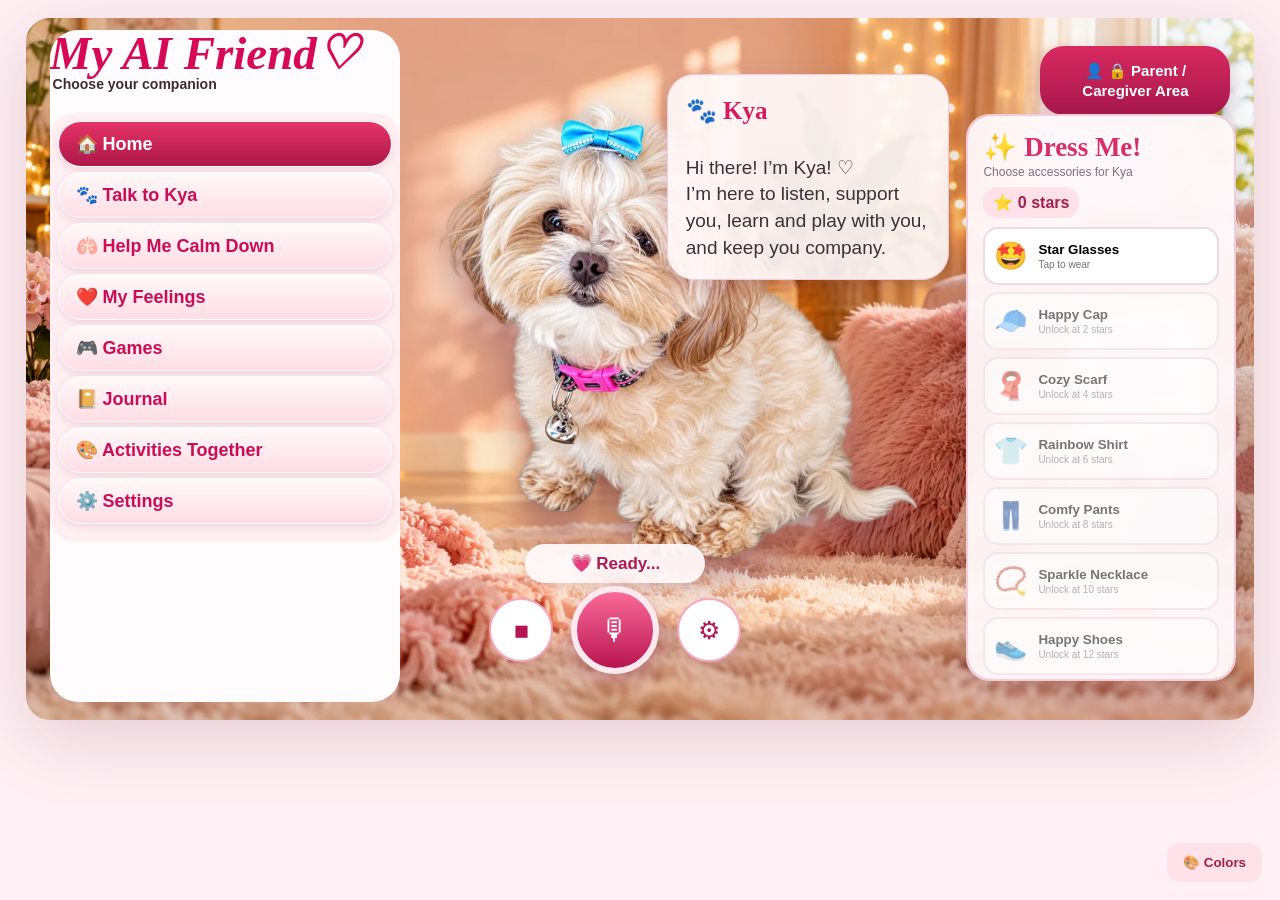
==== index.html @ f57b0ca1 "Save names for the selected companion" ====
<!doctype html>
<html lang="en"><head><meta charset="utf-8"><meta name="viewport" content="width=device-width,initial-scale=1">
<title>My AI Friend — Choose Your Companion</title>
<style>
:root{--pink:#e82f67;--deep:#bd2452;--soft:#ffe5ec;--ink:#3e3034}
*{box-sizing:border-box}body{margin:0;background:#fff4f6;color:var(--ink);font-family:Arial,sans-serif}
.app{max-width:1400px;margin:auto;padding:18px}.main{display:grid;grid-template-columns:280px 1fr;gap:18px}
.sidebar,.stage,.companions{background:white;border-radius:28px;box-shadow:0 10px 28px #84394c1a}.sidebar{padding:18px}
.logo{font-size:54px;font-weight:800;font-style:italic;color:var(--pink)}.logo small{display:block;font-size:14px;color:#222;font-style:normal}
nav{display:grid;gap:9px;margin-top:15px}nav button,.quick button{border:0;border-radius:22px;padding:13px 16px;background:var(--soft);color:var(--deep);font-weight:700;text-align:left;cursor:pointer;font-size:15px}nav button:first-child{background:var(--pink);color:white}
.stage{min-height:520px;position:relative;overflow:hidden;background:linear-gradient(175deg,transparent 0 72%,#d9a78f 72.2%,#edd0b9 100%),radial-gradient(circle at 22% 19%,#fff7e4 0,#ffe3d8 38%,#f9d5dd 100%)}
.room{position:absolute;inset:0;pointer-events:none;overflow:hidden}.room:before{content:"";position:absolute;left:0;right:0;top:70%;height:9px;background:#fff1e7;box-shadow:0 3px 6px #9b6c6c35}.room:after{content:"";position:absolute;left:9%;right:42%;bottom:6%;height:16%;border-radius:50%;background:#ffe5cf;box-shadow:0 8px 0 #c8918b3d,inset 0 0 0 9px #fff2e5a8}
.window{position:absolute;left:7%;top:7%;width:21%;height:32%;border:9px solid #fffaf4;border-radius:65px 65px 12px 12px;background:radial-gradient(circle at 72% 28%,#fff9d0 0 10%,transparent 11%),linear-gradient(#b9d9de,#f6d3ca);box-shadow:0 9px 18px #9b6c6c29,inset 0 0 0 3px #f4d8ce}.window:before{content:"";position:absolute;left:50%;top:0;bottom:0;border-left:5px solid #fffaf4}.window:after{content:"";position:absolute;left:0;right:0;top:56%;border-top:5px solid #fffaf4}
.curtain{position:absolute;left:4%;top:7%;width:27%;height:36%;border-radius:48% 48% 24% 24%;background:linear-gradient(90deg,#d99aae 0 17%,#efbed0 18% 30%,transparent 31% 69%,#efbed0 70% 82%,#d99aae 83%);filter:drop-shadow(0 5px 5px #a36a7d28)}
.room-note{position:absolute;left:4%;bottom:25%;font-size:48px;filter:drop-shadow(0 6px 4px #97676545)}.room-book{position:absolute;right:5%;bottom:24%;font-size:43px;filter:drop-shadow(0 6px 4px #97676545)}.room-stars{position:absolute;left:40%;top:12%;color:#fff8d7;font-size:32px;letter-spacing:25px;text-shadow:0 1px 9px #fff}
.caregiver{position:absolute;right:22px;top:20px;border:0;border-radius:18px;background:var(--deep);color:white;padding:13px 18px;font-weight:700;cursor:pointer}
.bubble{position:absolute;right:5%;top:18%;width:34%;background:#fff;border:1px solid #f3cad5;border-radius:22px;padding:18px;font-size:18px;box-shadow:0 8px 20px #81324717}
.character{position:absolute;left:5%;top:16%;width:52%;height:65%;display:flex;align-items:center;justify-content:center}
.dog{width:100%;display:flex;align-items:center;justify-content:center;font-size:160px;filter:drop-shadow(0 16px 12px #8c425540);transform-origin:50% 85%;animation:breathe 4s ease-in-out infinite}.dog img{display:block;width:100%;max-width:390px;max-height:370px;object-fit:contain}
.stage.listening .dog{animation:listen 1.5s ease-in-out infinite alternate}.stage.talking .dog{animation:talk .4s ease-in-out infinite alternate}
.status{position:absolute;left:31%;bottom:95px;transform:translateX(-50%);background:white;border-radius:24px;padding:9px 22px;font-weight:700;box-shadow:0 5px 14px #82394b20}
.controls{position:absolute;left:31%;bottom:20px;transform:translateX(-50%);display:flex;gap:14px;align-items:center}.controls button{border:0;border-radius:50%;width:52px;height:52px;background:#fff;color:var(--deep);font-size:22px;cursor:pointer;box-shadow:0 5px 14px #82394b20}.controls .mic{width:68px;height:68px;background:var(--pink);color:#fff;font-size:30px;border:5px solid #ffc5d4}
@keyframes breathe{0%,100%{transform:scale(1) translateY(0)}50%{transform:scale(1.02) translateY(-4px)}}@keyframes listen{from{transform:rotate(-2deg)}to{transform:rotate(2deg)}}@keyframes talk{from{transform:translateY(0) rotate(-1deg)}to{transform:translateY(-5px) rotate(1deg)}}
.companions{padding:18px;margin-top:18px}.companions h2{color:var(--pink);margin:0 0 12px}.chars{display:grid;grid-template-columns:repeat(8,1fr);gap:9px}.char{border:2px solid #ffd0dc;background:#fff7f9;border-radius:17px;padding:11px;text-align:center;cursor:pointer}.char.active{border-color:var(--pink);box-shadow:0 0 0 2px #ffb5c8}.emoji{font-size:45px;height:54px;display:flex;align-items:center;justify-content:center}.emoji img{width:54px;height:54px;object-fit:contain}.char b{display:block;color:var(--pink);font-size:17px}.quick{display:grid;grid-template-columns:repeat(6,1fr);gap:8px;margin-top:12px}.quick button{text-align:center}
.overlay{position:fixed;inset:0;background:#3c202a70;display:none;align-items:center;justify-content:center;padding:18px;z-index:20}.overlay.show{display:flex}.modal{position:relative;width:min(720px,96vw);max-height:88vh;overflow:auto;background:#fff;border-radius:26px;padding:24px}.close{position:absolute;right:13px;top:12px;border:0;border-radius:50%;width:38px;height:38px;background:var(--soft);font-size:22px;cursor:pointer}
h2{color:var(--pink)}.grid{display:grid;grid-template-columns:repeat(3,1fr);gap:10px}.card{border:1px solid #efc8d2;background:#fff5f7;border-radius:17px;padding:14px;cursor:pointer}.card b{display:block;color:var(--deep)}.action,.softbtn{border:0;border-radius:15px;padding:11px 15px;font-weight:700;cursor:pointer}.action{background:var(--pink);color:#fff}.softbtn{background:var(--soft);color:#77384a}
textarea,input,select{width:100%;padding:11px;border:1px solid #e7c3cd;border-radius:11px;margin:6px 0;font:inherit}.faces button{font-size:28px;border:0;background:var(--soft);border-radius:13px;padding:8px;margin:3px}.result{background:#fff0f4;border-radius:14px;padding:12px;margin-top:10px}.small{font-size:12px;color:#806c72}
@media(max-width:1100px){.sidebar{position:relative;left:auto;top:auto;width:auto;height:auto;max-height:none;overflow:visible;padding:12px}.main{grid-template-columns:1fr}.stage{min-height:500px}.character{left:3%;width:56%}.bubble{width:42%}.chars{grid-template-columns:repeat(4,1fr)}.quick{grid-template-columns:repeat(2,1fr)}.grid{grid-template-columns:1fr 1fr}}
/* The home screen follows Kya's cozy dashboard reference. */
body{background:#f9e4e8}.app{width:min(96vw,1840px);max-width:1840px;margin:2vh auto;padding:0;background:#fff4f5;overflow:hidden;box-shadow:0 18px 70px #7c395332;border-radius:24px}.main{display:block;position:relative;height:78vh;min-height:680px;max-height:900px}.sidebar{position:absolute;z-index:6;left:24px;top:12px;width:350px;height:calc(78vh - 30px);min-height:650px;padding:0;background:transparent;box-shadow:none;overflow-y:auto;overflow-x:hidden;scrollbar-width:thin}.logo{font-family:cursive;font-size:76px;line-height:1;color:#d70956;text-shadow:0 2px 2px #fff}.logo small{font-family:Arial,sans-serif;font-size:17px;margin-left:120px;white-space:nowrap;color:#402b33}.sidebar nav{margin-top:22px;gap:5px;padding:8px;border-radius:24px;background:#ffe9eeaf;backdrop-filter:blur(7px);padding-bottom:18px}.sidebar nav button{font-size:18px;border:1px solid #fffbfb;background:linear-gradient(#fff9f9,#ffdde5);color:#cb0c56;border-radius:30px;padding:11px 17px;box-shadow:0 3px 8px #9c385527}.sidebar nav button:first-child{background:linear-gradient(#e63369,#ac1749);color:#fff}
.stage{height:100%;min-height:680px;border-radius:0;box-shadow:none;background:radial-gradient(ellipse at 50% 75%,#fff9f6 0,#ffe1e9 30%,transparent 58%),linear-gradient(177deg,transparent 0 76%,#e5a2ae 76.2%,#f9d6db 100%),radial-gradient(circle at 64% 28%,#fff4d6 0,#f8c7ce 47%,#df9fbb 100%)}.room:before{top:76%;height:12px;background:#f9e0d8}.room:after{left:24%;right:17%;bottom:-13%;height:45%;background:radial-gradient(ellipse at center,#fff2f4 0,#f9bfd1 52%,#e68cae 90%);box-shadow:0 -9px 19px #b65c7940,inset 0 0 0 15px #ffdce8;border-radius:50%}.window{left:23%;top:6%;width:26%;height:47%;opacity:.68}.curtain{left:21%;top:5%;width:31%;height:49%;opacity:.55}.room-note{left:22%;bottom:38%;font-size:49px}.room-book{right:5%;bottom:12%;font-size:90px}.room-stars{left:50%;top:8%}.room-sign{position:absolute;right:4%;top:40%;width:136px;padding:14px 8px;text-align:center;border:8px solid #d9ad98;background:#fff1e7;color:#6f5256;box-shadow:0 8px 15px #7a435b45;font-size:19px;font-weight:700;letter-spacing:2px;line-height:1.35;transform:rotate(-2deg)}
.character{left:31%;top:2%;width:43%;height:84%;z-index:2}.dog img{max-width:680px;max-height:620px;width:100%}.bubble{z-index:4;right:10%;top:8%;width:27%;min-width:300px;font-size:19px;line-height:1.4;border-radius:27px;background:#fff8f8ed;box-shadow:0 10px 25px #9a526242}.bubble b{font-family:cursive;font-size:25px;color:#d51b60}.caregiver{z-index:7;top:28px;right:24px;padding:15px 20px;border-radius:24px;max-width:190px;line-height:1.3;font-size:15px;background:linear-gradient(#d72a60,#a8174c);box-shadow:0 7px 18px #8b36574a}.status{z-index:7;left:53%;bottom:137px;background:#fff8f9f2;color:#ad1856;font-size:17px;min-width:180px;text-align:center}.controls{z-index:7;left:53%;bottom:46px;gap:18px}.controls button{width:64px;height:64px;border:2px solid #f4a7be;color:#b51453;font-size:25px}.controls .mic{width:88px;height:88px;background:linear-gradient(#fa6b99,#b8144f);border:6px solid #ffe9ee;box-shadow:0 7px 22px #8d2a5366}.controls button:hover,.char:hover,.quick button:hover,nav button:hover{transform:translateY(-2px)}
.companions{grid-column:3;grid-row:1;margin:0;padding:18px 14px;position:relative;z-index:8;box-shadow:-8px 0 22px #984f6535;background:#fff5f7;border-radius:0;overflow:auto;height:610px}.companions h2{font-family:cursive;font-size:36px;margin:0 0 7px;color:#d6085c}.chars{display:grid;grid-template-columns:1fr 1fr;gap:9px}.char{min-height:150px;border-radius:18px;background:linear-gradient(#fff,#ffe4e9);border:2px solid #f9cbd5;box-shadow:0 5px 14px #b4657830}.char.active{border-color:#e81560}.emoji{height:80px;font-size:57px}.emoji img{width:75px;height:75px}.char b{font-size:19px;color:#d4175b}.char small{display:block;margin-top:4px}.quick{margin-top:11px}.quick button{text-align:center;min-height:67px;background:#ffe3e9;color:#b91553;border:1px solid #f7d6de;border-radius:17px}
@media(max-width:1050px){.app{grid-template-columns:250px minmax(0,1fr) 250px}.main,.stage{height:610px}.sidebar{width:250px}.logo{font-size:57px}.logo small{margin-left:70px}.sidebar nav button{font-size:15px;padding:10px}.character{left:27%;width:46%}.bubble{right:3%;top:17%;width:30%}.caregiver{top:8px;right:8px}.chars{grid-template-columns:repeat(4,1fr)}}
@media(max-width:680px){.app{display:block}.main,.stage{height:690px}.sidebar{left:9px;top:4px;width:100%;padding-right:10px}.logo{font-size:44px}.logo small{display:inline;margin-left:8px;font-size:11px}.sidebar nav{display:flex;overflow-x:auto;margin-top:8px;padding:6px;gap:5px}.sidebar nav button{white-space:nowrap;font-size:13px;padding:8px 10px}.character{left:3%;top:24%;width:75%;height:51%}.dog img{max-height:400px}.bubble{right:3%;top:21%;width:44%;min-width:0;font-size:13px;padding:12px}.bubble b{font-size:17px}.caregiver{top:113px;font-size:11px;max-width:140px;padding:8px}.window{left:5%;top:18%}.curtain{left:3%;top:18%}.room-sign{display:none}.room:after{left:7%;right:7%;height:32%}.status{left:50%;bottom:107px}.controls{left:50%;bottom:22px}.companions{height:auto;padding:13px;border-radius:30px 30px 0 0;box-shadow:0 -8px 22px #984f6535}.companions h2{font-size:27px}.chars{grid-template-columns:repeat(2,1fr)}.quick{grid-template-columns:repeat(2,1fr)}}
/* The separate room photo keeps every control selectable and Kya animated. */
.stage{background:#f5d7da url('assets/cozy-room.webp') center center/cover no-repeat}.room:before,.room:after,.window,.curtain,.room-note,.room-book,.room-stars{display:none}.room-sign{background:#fff8f1e8}
.emoji.sprite,.friend-portrait{background-image:url('assets/friends-cutout.webp?v=20260926');background-repeat:no-repeat;background-size:400% 200%;background-position-y:var(--sprite-y,0%)}.emoji.sprite{width:52.5px;height:70px;margin:0 auto 4px;background-color:transparent;flex:none}.friend-portrait{width:min(100%,360px);height:auto;aspect-ratio:3/4;flex:none;overflow:visible;background-size:400% 200%;background-clip:border-box;clip-path:none}.friend-portrait.audrey{background-image:url('assets/audrey-transparent.svg?v=20260926');background-size:100% 100%;background-position:center;background-repeat:no-repeat}.char:has(.sprite){padding:6px;overflow:hidden}.char:has(.sprite) small{font-size:12px}
.stage[data-background="garden"]{background-image:url('assets/garden.webp')}.stage[data-background="dream"]{background-image:url('assets/dream.webp')}.stage[data-background="custom"]{background-color:#eee4f2}.stage:not([data-background="cozy"]) .room-sign{display:none}
:root[data-theme="ocean"]{--pink:#2183b7;--deep:#155b86;--soft:#e1f3fa}:root[data-theme="forest"]{--pink:#328569;--deep:#206447;--soft:#e2f4e7}:root[data-theme="violet"]{--pink:#895dc0;--deep:#654299;--soft:#f0e8ff}:root[data-theme="sunshine"]{--pink:#cd7130;--deep:#a24c22;--soft:#fff0d8}
:root:not([data-theme="rose"]) .logo,:root:not([data-theme="rose"]) .companions h2,:root:not([data-theme="rose"]) .bubble b,:root:not([data-theme="rose"]) .char b{color:var(--pink)}:root:not([data-theme="rose"]) .sidebar nav button:not(:first-child),:root:not([data-theme="rose"]) .quick button{color:var(--deep);background:var(--soft)}:root:not([data-theme="rose"]) .sidebar nav button:first-child,:root:not([data-theme="rose"]) .caregiver,:root:not([data-theme="rose"]) .controls .mic{background:var(--deep)}:root:not([data-theme="rose"]) .char.active{border-color:var(--pink)}
.background-choices{grid-template-columns:repeat(3,1fr)}.background-choices .card{min-height:125px;text-align:left;background-size:cover;background-position:center;color:#fff;text-shadow:0 1px 5px #311f39;box-shadow:inset 0 0 0 100px #22152650}.background-choices .card[data-bg="cozy"]{background-image:url('assets/cozy-room.webp')}.background-choices .card[data-bg="garden"]{background-image:url('assets/garden.webp')}.background-choices .card[data-bg="dream"]{background-image:url('assets/dream.webp')}.background-choices .card b{color:#fff;font-size:18px}.background-choices .card[aria-pressed="true"]{outline:4px solid var(--pink);outline-offset:2px}.upload-label{display:block;margin-top:18px;font-weight:700;color:var(--deep)}.theme-select{max-width:300px}
.logo{font-size:47px;white-space:nowrap}.logo small{margin-left:3px;font-size:14px}.char[role="button"]:focus-visible{outline:4px solid var(--pink);outline-offset:2px}.stage[data-background="custom"]{background-size:cover;background-position:center}
@media(max-width:680px){.logo{font-size:32px}.logo small{font-size:11px}.background-choices{grid-template-columns:1fr}}
@media(prefers-reduced-motion:reduce){.dog{animation:none!important}}
</style><link rel="stylesheet" href="enhancements.css?v=7"></head><body>
<div class="app"><div class="main">
<aside class="sidebar"><div class="logo">My AI Friend♡<small>Choose your companion</small></div><nav>
<button onclick="closeM()">🏠 Home</button><button onclick="openM('talk')">🐾 Talk to <span class="cn">Kya</span></button><button onclick="openM('calm')">🫁 Help Me Calm Down</button><button onclick="openM('feel')">❤️ My Feelings</button><button onclick="openM('games')">🎮 Games</button><button onclick="openM('journal')">📔 Journal</button><button onclick="openM('learn')">🎨 Activities Together</button><button onclick="openM('settings')">⚙️ Settings</button>
</nav></aside>
<section class="stage" id="stage"><div class="room" aria-hidden="true"><div class="window"></div><div class="curtain"></div><div class="room-stars">✦ ♡ ✧</div><div class="room-note">🪴</div><div class="room-book">🧸</div><div class="room-sign">GOOD<br>THINGS<br>HAPPEN<br>HERE ♡</div></div><button class="caregiver" onclick="openM('parent')">👤 🔒 Parent / Caregiver Area</button><div class="character"><div class="dog" id="avatar"><div class="friend-portrait kya" style="background-position:33.333% 0%" role="img" aria-label="Kya"></div></div></div><div class="bubble"><b>🐾 <span class="cn">Kya</span></b><br><br>Hi there! I’m <span class="cn">Kya</span>! ♡<br>I’m here to listen, support you, learn and play with you, and keep you company.</div><div class="status" id="status">💗 Ready...</div><div class="controls"><button aria-label="Stop speaking" title="Stop" onclick="stopVoice()">■</button><button class="mic" aria-label="Talk to Kya" title="Talk to Kya" onclick="listenDemo()">🎙</button><button aria-label="Voice settings" title="Voice settings" onclick="openM('voice')">⚙</button></div></section>
</div>
<div class="overlay" id="overlay" onclick="if(event.target===this)closeM()"><div class="modal"><button class="close" onclick="closeM()">×</button><div id="content"></div></div></div>
<script>
let companion="Kya",emo="",skills=JSON.parse(localStorage.skills||"[]"),feelings=JSON.parse(localStorage.feelings||"[]"),voices=[],chatHistory=[];
const screens={
talk:`<h2>💬 Talk to <span class=cn></span></h2><p>Want to talk without using your microphone? Type a message below and your companion will answer.</p><textarea id="textChatInput" rows="4" placeholder="Type what you want to say..."></textarea><div style="display:flex;gap:8px;flex-wrap:wrap"><button class=action onclick="sendTextChat()">💬 Send Message</button><button class=softbtn onclick="speak('I am right here with you. What would you like to talk about?')">🔊 Talk Back</button></div><p id="textChatStatus" class=small></p><div id="textChatReply"></div>`,
calm:`<h2>🫁 Help Me Calm Down</h2><div class=grid><button class=card onclick="calm('Take a slow breath in... and slowly breathe out.')"><b>🌬️ Breathe With Me</b></button><button class=card onclick="calm('Name five things you see, four you can feel, three you hear, two you smell, and one thing that helps you feel cared for.')"><b>🌿 5-4-3-2-1</b></button><button class=card onclick="calm('You do not have to explain anything. I can sit quietly with you.')"><b>🐾 Quiet Time</b></button></div><div id=out></div>`,
feel:`<h2>❤️ My Feelings</h2><div class=faces><button onclick="emo='Happy'">😊</button><button onclick="emo='Okay'">😐</button><button onclick="emo='Sad'">😢</button><button onclick="emo='Angry'">😡</button><button onclick="emo='Worried'">😟</button></div><select id=level><option>1 - A little</option><option>2</option><option>3 - Medium</option><option>4</option><option>5 - Very big</option></select><textarea id=what placeholder="What happened?"></textarea><textarea id=help placeholder="What helped or might help?"></textarea><button class=action onclick=saveFeel()>Save Check-In</button><p id=msg></p>`,
games:`<h2>🎮 Educational Games</h2><div class=grid><button class=card onclick="quiz('reading')"><b>🔤 Word Adventure</b>Reading & phonics</button><button class=card onclick="quiz('math')"><b>➕ Number Quest</b>Math</button><button class=card onclick="quiz('memory')"><b>🧠 Memory Challenge</b>Memory & focus</button><button class=card onclick="quiz('sequence')"><b>🔢 Sequencing</b>Order</button><button class=card onclick="quiz('pattern')"><b>🧩 Pattern Detective</b>Patterns</button><button class=card onclick="quiz('spelling')"><b>✏️ Spelling</b>Words</button></div><div id=quizOut></div>`,
journal:`<h2>📔 Journal</h2><textarea id=jtext placeholder="Write what's on your mind..."></textarea><button class=action onclick=saveJournal()>Save Privately</button><p id=jmsg></p>`,
learn:`<h2>🎨 Activities & Learning</h2><div class=grid><button class=card onclick="quiz('reading')"><b>📖 Read With Me</b></button><button class=card onclick=homework()><b>✏️ Homework Helper</b></button><button class=card onclick="quiz('memory')"><b>🧠 Memory & Focus</b></button><button class=card onclick=showStrengths()><b>⭐ My Strengths</b></button><button class=card onclick="openM('calm')"><b>🌬️ Calm Activity</b></button><button class=card onclick="openM('games')"><b>🎮 Learning Games</b></button></div><div id=learnOut></div>`,
settings:`<h2>⚙️ Settings</h2><h3 style="color:var(--pink)">✨ Choose Your 3D Companion</h3><p class=small>Choose a companion. You can dress them and unlock accessories as you complete games and activities.</p><div class="chars settings-chars">
<div class="char active" onclick="pick(this,'Kya','🐶')"><div class="emoji">🐶</div><b>Kya</b><small>Support Dog</small></div>
<div class="char" onclick="pick(this,'Luna','🐱')"><div class="emoji">🐱</div><b>Luna</b><small>Gentle Cat</small></div>
<div class="char" onclick="pick(this,'Nova','🦄')"><div class="emoji">🦄</div><b>Nova</b><small>Dreamy Unicorn</small></div>
<div class="char" onclick="pick(this,'Ziggy','🐲')"><div class="emoji">🐲</div><b>Ziggy</b><small>Friendly Dragon</small></div>
</div><div class=quick><button onclick="openM('name')">✏️ Name Companion</button><button onclick="openM('style')">🎨 Colors</button><button onclick="openM('background')">🖼️ Background</button><button onclick="openM('voice')">🎙️ Voice</button><button onclick="openM('personality')">😊 Personality</button><button onclick="openAccessories()">✨ Accessories</button></div>`,name:`<h2>✏️ Name Your Companion</h2><input id=nval placeholder="Companion name"><button class=action onclick=rename()>Save</button>`,
style:`<h2>🎨 Pick Your Colors</h2><p>Choose a color theme. It changes the page background, room, cards, buttons and accents together.</p><select class=theme-select id=themeChoice onchange="setTheme(this.value)"><option value=rose>🌸 Rose Pink</option><option value=ocean>🌊 Ocean Blue</option><option value=forest>🌿 Forest Green</option><option value=violet>💜 Space Purple</option><option value=sunshine>☀️ Sunshine Orange</option></select><p class=small>Choose a new color anytime.</p>`,
voice:`<h2>🎙️ Choose Voice</h2><select id=vsel></select><label>Speaking speed</label><input id=rate type=range min=.7 max=1.25 step=.05 value=.95><button class=softbtn onclick=preview()>▶ Preview</button>`,
personality:`<h2>😊 Personality</h2><select><option>Calm & gentle</option><option>Silly & fun</option><option>Encouraging</option><option>Playful</option><option>Cool & friendly</option><option>Adventurous</option></select>`,
background:`<h2>🖼️ Pick a Background</h2><p>Where should your companion hang out?</p><div class="grid background-choices"><button class=card data-bg=cozy onclick="setBackground('cozy')"><b>🛋️ Cozy Room</b></button><button class=card data-bg=garden onclick="setBackground('garden')"><b>🌳 Garden Adventure</b></button><button class=card data-bg=dream onclick="setBackground('dream')"><b>🌙 Dream Sky</b></button></div><label class=upload-label for=backgroundFile>📷 Upload your own picture</label><input id=backgroundFile type=file accept="image/png,image/jpeg,image/webp" onchange="uploadBackground(this.files[0])"><p class=small>Your picture stays in this browser on this device. Choose a JPG, PNG, or WebP under 6 MB.</p><p id=backgroundMessage role=status></p>`,
strengths:`<h2>⭐ My Strengths</h2><div id=strengthOut></div>`,
parent:`<h2>🔒 Parent / Caregiver Area</h2><button class=action onclick=report()>Create Weekly Report</button><div id=reportOut></div><p class=small>Reports show observable practice patterns only and are not diagnoses. Journal text is excluded by default.</p>`
};
function openM(k){content.innerHTML=screens[k];overlay.classList.add("show");refresh();if(k==="voice")loadVoices();if(k==="strengths")showStrengths();if(k==="parent")report();if(k==="background")refreshBackgroundChoices();if(k==="style")themeChoice.value=document.body.className.match(/theme-([a-z]+)/)?.[1]||document.documentElement.dataset.theme||"rose"}function closeM(){overlay.classList.remove("show")}restoreBackground();function refresh(){document.querySelectorAll(".cn").forEach(x=>x.textContent=companion);document.querySelector(".controls .mic").setAttribute("aria-label","Talk to "+companion);document.querySelector(".controls .mic").title="Talk to "+companion}
function pick(el,n,e){const allowed=["Kya","Luna","Nova","Ziggy"];if(!allowed.includes(n))return;document.querySelectorAll(".char").forEach(x=>x.classList.remove("active"));el.classList.add("active");companion=n;refresh();if(typeof render3DCompanion==="function")render3DCompanion(n);speak("Hi! I'm "+n+". I'm happy to be your companion.")}
function rename(){let n=nval.value.trim();if(n){if(typeof window.renameSelectedCompanion==='function')window.renameSelectedCompanion(n);else{companion=n;refresh()}closeM()}}
function setTheme(theme){if(!["rose","ocean","forest","violet","sunshine"].includes(theme))return;document.documentElement.dataset.theme=theme;localStorage.companionTheme=theme}
let customBackgroundUrl;
function refreshBackgroundChoices(){document.querySelectorAll(".background-choices [data-bg]").forEach(b=>b.setAttribute("aria-pressed",String(b.dataset.bg===stage.dataset.background)))}
function setBackground(choice){if(!["cozy","garden","dream"].includes(choice))return;if(customBackgroundUrl){URL.revokeObjectURL(customBackgroundUrl);customBackgroundUrl=undefined}const images={cozy:"assets/cozy-room.webp",garden:"assets/garden.webp",dream:"assets/dream.webp"};stage.style.backgroundImage='url("'+images[choice]+'")';stage.style.backgroundSize="cover";stage.style.backgroundPosition="center";stage.style.backgroundRepeat="no-repeat";stage.dataset.background=choice;localStorage.companionBackground=choice;refreshBackgroundChoices()}
function backgroundStore(){return new Promise((resolve,reject)=>{if(!window.indexedDB)return reject(new Error("Storage unavailable"));const req=indexedDB.open("my-ai-friend",1);req.onupgradeneeded=()=>req.result.createObjectStore("pictures");req.onsuccess=()=>resolve(req.result);req.onerror=()=>reject(req.error)})}
async function saveBackgroundFile(file){const db=await backgroundStore();return new Promise((resolve,reject)=>{const tx=db.transaction("pictures","readwrite");tx.objectStore("pictures").put(file,"background");tx.oncomplete=()=>{db.close();resolve()};tx.onerror=()=>{db.close();reject(tx.error)}})}
async function loadBackgroundFile(){const db=await backgroundStore();return new Promise((resolve,reject)=>{const tx=db.transaction("pictures","readonly");const req=tx.objectStore("pictures").get("background");req.onsuccess=()=>{db.close();resolve(req.result)};req.onerror=()=>{db.close();reject(req.error)}})}
function displayCustomBackground(file){if(customBackgroundUrl)URL.revokeObjectURL(customBackgroundUrl);customBackgroundUrl=URL.createObjectURL(file);stage.style.backgroundImage='url("'+customBackgroundUrl+'")';stage.dataset.background="custom";localStorage.companionBackground="custom";refreshBackgroundChoices()}
async function uploadBackground(file){if(!file)return;const message=document.getElementById("backgroundMessage");if(!["image/png","image/jpeg","image/webp"].includes(file.type)||file.size>6*1024*1024){message.textContent="Choose a JPG, PNG, or WebP smaller than 6 MB.";return}displayCustomBackground(file);try{await saveBackgroundFile(file);message.textContent="Your picture is saved on this device."}catch(e){message.textContent="Your picture is showing for this visit, but this browser could not save it."}}
async function restoreBackground(){const choice=localStorage.companionBackground||"cozy";if(choice==="custom"){try{const file=await loadBackgroundFile();if(file){displayCustomBackground(file);return}}catch(e){}setBackground("cozy")}else setBackground(choice)}
function loadVoices(){voices=speechSynthesis.getVoices();if(window.vsel)vsel.innerHTML=voices.map((v,i)=>`<option value=${i}>${v.name} — ${v.lang}</option>`).join("")}if("speechSynthesis"in window)speechSynthesis.onvoiceschanged=loadVoices;
function speak(t){
  if(!("speechSynthesis"in window))return;
  stage.classList.add("talking");status.textContent="💗 Talking...";
  const profiles={
    Kya:{rate:.92,pitch:1.12,keys:["Samantha","Ava","Google US English"]},
    Luna:{rate:.88,pitch:1.18,keys:["Samantha","Google US English"]},
    Audrey:{rate:1.02,pitch:1.16,keys:["Ava","Samantha","Google US English"]},
    Ethan:{rate:.94,pitch:.92,keys:["Alex","Daniel","Google US English"]},
    Nova:{rate:.86,pitch:1.28,keys:["Samantha","Ava","Google US English"]},
    Remi:{rate:1.08,pitch:1.08,keys:["Ava","Samantha","Google US English"]},
    Ziggy:{rate:.98,pitch:1.03,keys:["Alex","Google US English"]},
    Poppy:{rate:.84,pitch:1.22,keys:["Samantha","Ava","Google US English"]}
  };
  const profile=profiles[companion]||profiles.Kya;
  let u=new SpeechSynthesisUtterance(t);
  const chosen=voices.find(v=>profile.keys.some(k=>v.name.toLowerCase().includes(k.toLowerCase())));
  if(window.vsel&&voices[+vsel.value])u.voice=voices[+vsel.value];else if(chosen)u.voice=chosen;
  u.rate=window.rate?+rate.value*profile.rate:profile.rate;
  u.pitch=profile.pitch;
  u.volume=.98;
  u.onend=()=>{stage.classList.remove("talking");status.textContent="💗 Ready..."};
  speechSynthesis.cancel();speechSynthesis.speak(u)
}
let recognition=null;
function stopVoice(){if(recognition){try{recognition.stop()}catch(e){}recognition=null}if("speechSynthesis"in window)speechSynthesis.cancel();stage.classList.remove("talking","listening");status.textContent="💗 Ready..."}
function companionReply(text){
  const t=text.toLowerCase().replace(/[.!?,]/g,"").trim();
  const replies=[
    "I hear you. Thanks for talking with me. I'm right here with you.",
    "Thanks for sharing that with me. We can talk about it together.",
    "I'm listening. You can tell me what happened, or we can do something fun together.",
    "I'm here with you. Let's take this one step at a time."
  ];
  if(/^(hi|hello|hey|good morning|good afternoon|good evening)\\b/.test(t))
    return "Hi! I'm so happy you're here. What are you in the mood to talk about?";
  if(/(sad|upset|cry|crying|lonely|hurt|bad day|feel terrible|feeling bad)/.test(t))
    return "I'm sorry you're having a hard moment. You don't have to fix everything right now. I'm here with you. We can talk, breathe, or find something that helps you feel a little better.";
  if(/(angry|mad|frustrat|annoy|hate|furious)/.test(t))
    return "That sounds really frustrating. It's okay to have big feelings. Let's take one slow breath, and then you can tell me what happened.";
  if(/(worried|worry|nervous|scared|afraid|anxious|stress|stressed)/.test(t))
    return "It sounds like you're feeling worried. You are not alone right now. Let's slow things down together and focus on one small thing you can handle.";
  if(/(happy|excited|great|awesome|wonderful|fun|good day|feeling good)/.test(t))
    return "Yay! I love hearing that. Tell me what happened that made you feel so good.";
  if(/(school|homework|math|reading|spell|spelling|science|project|assignment)/.test(t))
    return "Absolutely! I can help you work through that. Tell me the question or problem you're working on, and we'll take it one step at a time.";
  if(/(thank you|thanks|thx)/.test(t))
    return "You're welcome! I'm always happy to spend time with you.";
  if(/(who are you|what are you|your name)/.test(t))
    return "I'm "+companion+", your friendly companion. I can listen, talk, play learning games, read stories, and help you calm down.";
  if(/(i love you|love you)/.test(t))
    return "Aww, that's very sweet. I'm happy to be your friendly companion.";
  if(/(i like|my favorite|i love)/.test(t))
    return "That sounds fun! I like learning about the things that matter to you. Tell me more.";
  if(/(can you help|help me|i need help)/.test(t))
    return "Yes, I can help you think through it. Tell me what's going on, and we'll figure out a small next step together.";
  if(/(play|game|games)/.test(t))
    return "Let's play! Open Games and choose a learning game, or tell me what kind of game you want.";
  if(/(calm|breathe|breathing|relax)/.test(t))
    return "Let's have a calm moment together. Breathe in slowly, and then breathe out even more slowly. You can do that with me.";
  if(/(what can you do|what do you do)/.test(t))
    return "I can listen and talk with you, help with feelings, practice schoolwork, play learning games, read stories, and guide calming activities.";
  if(/(bye|goodbye|see you)/.test(t))
    return "Bye for now! I'll be right here when you want some company.";
  return replies[Math.floor(Math.random()*replies.length)];
}
async function sendTextChat(){
  const input=document.getElementById("textChatInput");
  const statusEl=document.getElementById("textChatStatus");
  const replyEl=document.getElementById("textChatReply");
  const message=String(input?.value||"").trim();
  if(!message)return;
  if(statusEl)statusEl.textContent="🤖 Thinking...";
  if(input)input.value="";
  try{
    await askKyaAI(message);
    const bubble=document.querySelector(".bubble");
    if(replyEl&&bubble)replyEl.innerHTML="<div class=result>"+bubble.innerHTML+"</div>";
    if(statusEl)statusEl.textContent="💗 Ready";
  }catch(e){
    if(statusEl)statusEl.textContent="💗 Ready";
  }
}
async function askKyaAI(heard){
  const message=String(heard||"").trim();
  if(!message)return;
  chatHistory.push({role:"user",content:message});
  chatHistory=chatHistory.slice(-12);
  try{
    const response=await fetch("/api/chat",{
      method:"POST",
      headers:{"Content-Type":"application/json"},
      body:JSON.stringify({companion,messages:chatHistory})
    });
    const data=await response.json().catch(()=>({}));
    if(!response.ok||!data.reply)throw new Error(data.error||"AI unavailable");
    const reply=String(data.reply).trim();
    chatHistory.push({role:"assistant",content:reply});
    chatHistory=chatHistory.slice(-12);
    const bubble=document.querySelector(".bubble");
    if(bubble)bubble.innerHTML="<b>🐾 "+companion+"</b><br><br>"+reply;
    speak(reply);
  }catch(error){
    console.error("Kya AI request failed",error);
    const reply=companionReply(message);
    const bubble=document.querySelector(".bubble");
    if(bubble)bubble.innerHTML="<b>🐾 "+companion+"</b><br><br>"+reply;
    speak(reply+" I can use my full AI conversation when the AI connection is turned on.");
  }
}
function listenDemo(){
  stopVoice();
  const SR=window.SpeechRecognition||window.webkitSpeechRecognition;
  if(!SR){
    status.textContent="💗 Voice not available";
    speak("I can talk out loud, but speech recognition is not available in this browser. Please try Chrome or Edge.");
    return;
  }
  recognition=new SR();
  recognition.lang="en-US";
  recognition.interimResults=false;
  recognition.continuous=false;
  recognition.maxAlternatives=1;
  recognition.onstart=()=>{stage.classList.add("listening");status.textContent="🎵 Listening...";};
  recognition.onresult=(event)=>{
    const heard=event.results[0][0].transcript.trim();
    stage.classList.remove("listening");
    status.textContent="🤖 Thinking...";
    askKyaAI(heard);
  };
  recognition.onerror=(event)=>{
    stage.classList.remove("listening");
    recognition=null;
    if(event.error==="not-allowed"||event.error==="service-not-allowed"){
      status.textContent="🎙️ Microphone permission needed";
      speak("Please allow microphone access so I can hear you.");
    }else if(event.error==="no-speech"){
      status.textContent="💗 I didn't hear you";
      speak("I didn't hear anything yet. Press the microphone and try again.");
    }else{
      status.textContent="💗 Voice error";
      speak("I had trouble hearing you. Please try the microphone again.");
    }
  };
  recognition.onend=()=>{
    stage.classList.remove("listening");
    if(status.textContent==="🎵 Listening...")status.textContent="💗 Ready...";
  };
  try{recognition.start()}catch(e){
    recognition=null;
    stage.classList.remove("listening");
    status.textContent="💗 Ready...";
  }
}
function preview(){speak("Hi! I'm "+companion+". We can talk, learn, play, or calm down together.")}
function calm(t){out.innerHTML=`<div class=result>${t}</div>`;speak(t)}function saveFeel(){if(!emo){msg.textContent="Choose a feeling first.";return}feelings.push({date:new Date().toISOString(),emotion:emo,level:level.value,what:what.value,help:help.value});localStorage.feelings=JSON.stringify(feelings);msg.textContent="Saved 💗"}function saveJournal(){let j=JSON.parse(localStorage.journals||"[]");j.push({date:new Date().toISOString(),text:jtext.value});localStorage.journals=JSON.stringify(j);jmsg.textContent="Saved privately on this device."}
const Q={
reading:[
 ["Which word starts like sun?",["Sock","Moon"],0],
 ["Which word rhymes with cat?",["Hat","Dog"],0],
 ["Which word starts with B?",["Ball","Sun"],0],
 ["Which word is an animal?",["Tiger","Table"],0],
 ["Which word rhymes with light?",["Night","Tree"],0]
],
math:[
 ["4 apples plus 3 more equals?",["7","6"],0],
 ["What is 5 + 5?",["10","8"],0],
 ["What is 9 - 4?",["5","6"],0],
 ["What comes after 19?",["20","18"],0],
 ["Which is greater?",["8","3"],0]
],
memory:[
 ["Remember: red, dog, 4. Which was the animal?",["Dog","Red"],0],
 ["Remember: star, moon, sun. Which was second?",["Moon","Star"],0],
 ["Remember: 3, 8, 5. Which was last?",["5","3"],0],
 ["Remember: cat, tree, bird. Which was first?",["Cat","Bird"],0]
],
sequence:[
 ["First, second, ...?",["Third","Fifth"],0],
 ["What comes next: 2, 4, 6...?",["8","9"],0],
 ["What comes next: A, B, A, B...?",["A","C"],0],
 ["What comes next: 5, 10, 15...?",["20","18"],0]
],
pattern:[
 ["⭐ 🌙 ⭐ 🌙 ...?",["⭐","🌙"],0],
 ["🔴 🔵 🔴 🔵 ...?",["🔴","🟢"],0],
 ["🐶 🐱 🐶 🐱 ...?",["🐶","🐰"],0],
 ["1, 3, 1, 3...?",["1","2"],0]
],
spelling:[
 ["Which is correct?",["Friend","Freind"],0],
 ["Which spells the animal correctly?",["Horse","Hores"],0],
 ["Which spells the feeling correctly?",["Happy","Hapy"],0],
 ["Which spells the color correctly?",["Blue","Blu"],0]
]};
const quizPos={};
function quiz(k){quizPos[k]=0;showQuizQuestion(k)}
function showQuizQuestion(k){const list=Q[k],q=list[quizPos[k]%list.length],h=window.quizOut||window.learnOut;h.innerHTML=`<div class=result><h3>${q[0]}</h3>${q[1].map((a,i)=>`<button class=softbtn onclick="ans('${k}',${i},${q[2]})">${a}</button>`).join(" ")}<p id=qmsg></p><button id=nextQuestion class=action hidden style="display:none;margin-top:12px" onclick="nextQuizQuestion('${k}')">➡️ Next Question</button></div>`}
function ans(k,i,ok){let correct=i===ok;if(correct)window.addAccessoryPoint?.();skills.push({date:new Date().toISOString(),skill:k,correct});localStorage.skills=JSON.stringify(skills);document.querySelectorAll('#quizOut .softbtn,#learnOut .softbtn').forEach(x=>x.disabled=true);const msg=document.getElementById('qmsg');if(msg)msg.innerHTML=correct?"Great work! ⭐":"Nice try. The answer is "+Q[k][quizPos[k]%Q[k].length][1][ok]+".";const next=document.getElementById('nextQuestion');if(next){next.hidden=false;next.style.display='inline-block';next.disabled=false;next.focus()}}
function nextQuizQuestion(k){quizPos[k]=(quizPos[k]+1)%Q[k].length;showQuizQuestion(k)}
const homeworkProblems=[
["🔢 What is 7 + 5?",["10","11","12","13"],"12","Count on from 7: 8, 9, 10, 11, 12."],
["🔢 What is 15 - 6?",["7","8","9","10"],"9","Take 6 away from 15."],
["🔤 Which word rhymes with cat?",["dog","hat","sun","fish"],"hat","Think of a word that sounds like cat."],
["🔤 Which word starts with B?",["ball","cat","fish","sun"],"ball","Listen to the first sound: /B/."],
["📖 Mia watered a seed every day. What was she growing?",["A flower","A shoe","A boat","A kite"],"A flower","A seed can grow into a plant or flower."],
["🔢 What number comes after 29?",["28","30","31","39"],"30","Think about the counting sequence."],
["🧠 Which one is an animal?",["Tiger","Table","Pencil","Window"],"Tiger","An animal is a living creature."],
["✏️ Which spelling is correct?",["Friend","Freind","Frend","Freiend"],"Friend","Think: friend has 'ie' after the r."],
["🔬 What do plants need to grow?",["Sunlight and water","Shoes","Pencils","Nothing"],"Sunlight and water","Plants need light and water to grow."],
["💗 What can you do when a problem feels too hard?",["Ask for help","Give up forever","Throw things","Hide the problem"],"Ask for help","Asking a trusted person for help is a good first step."]
];
let homeworkPos=0;
function homework(){homeworkPos=0;showHomeworkProblem()}
function showHomeworkProblem(){const p=homeworkProblems[homeworkPos%homeworkProblems.length];learnOut.innerHTML=`<div class=result><h3>${p[0]}</h3><p class=small>Try it yourself, then choose your answer.</p><div class=grid>${p[1].map(a=>`<button class=softbtn onclick="checkHomework('${encodeURIComponent(a)}','${encodeURIComponent(p[2])}')">${a}</button>`).join("")}</div><p id=homeworkMsg></p><div style="margin-top:12px"><button id=homeworkNext class=action hidden onclick="nextHomework()">➡️ Next Problem</button></div><p class=small>💡 Hint: 1. What is the question asking? 2. What information do you have? 3. What is one small first step?</p></div>`}
function checkHomework(encoded,correctEncoded){const answer=decodeURIComponent(encoded),correct=decodeURIComponent(correctEncoded),p=homeworkProblems[homeworkPos%homeworkProblems.length];document.querySelectorAll('#learnOut .softbtn').forEach(b=>b.disabled=true);const msg=document.getElementById('homeworkMsg');if(answer===correct){window.addAccessoryPoint?.();msg.innerHTML="🌟 Great work! You solved it!";}else{msg.innerHTML="💛 Nice try. The answer is <b>"+correct+"</b>.<br><span class=small>"+p[3]+"</span>"}const next=document.getElementById('homeworkNext');if(next){next.hidden=false;next.style.display='inline-block'}}
function nextHomework(){homeworkPos=(homeworkPos+1)%homeworkProblems.length;showHomeworkProblem()}function showStrengths(){let g={};skills.filter(x=>x.correct).forEach(x=>g[x.skill]=(g[x.skill]||0)+1);let h=window.strengthOut||window.learnOut;if(h)h.innerHTML=Object.keys(g).length?Object.entries(g).map(x=>`<div class=result>⭐ <b>${x[0]}</b>: ${x[1]} successful practice moment(s)</div>`).join(""):"Complete activities and strengths will appear here."}
function report(){if(!window.reportOut)return;let cut=Date.now()-7*86400000,s=skills.filter(x=>new Date(x.date).getTime()>=cut),f=feelings.filter(x=>new Date(x.date).getTime()>=cut);reportOut.innerHTML=`<div class=result><b>This week:</b><br>${s.length} learning practice activities<br>${f.length} feelings check-ins</div>`}
document.querySelectorAll(".char").forEach(card=>{card.setAttribute("role","button");card.tabIndex=0;card.addEventListener("keydown",event=>{if(event.key==="Enter"||event.key===" "){event.preventDefault();card.click()}})});setTheme(localStorage.companionTheme||"rose");restoreBackground();refresh();
</script><script src="enhancements.js?v=8"></script></body></html>
<style>body.theme-rose{--pink:#e82f67;--deep:#bd2452;--soft:#ffe5ec;--page:#fff1f5;--room:#f9d5dd}body.theme-ocean{--pink:#2384b8;--deep:#155c83;--soft:#d9f1fb;--page:#edf9ff;--room:#cfeaf5}body.theme-forest{--pink:#43875c;--deep:#28613d;--soft:#dcf1df;--page:#effaf1;--room:#d7ebd9}body.theme-violet{--pink:#8a64c7;--deep:#5d3e96;--soft:#ebe1ff;--page:#f6f1ff;--room:#e6dbf7}body.theme-sunshine{--pink:#dc8b25;--deep:#9c5e0f;--soft:#ffedbc;--page:#fff9e9;--room:#f7e8b8}body{background:var(--page)!important}.app{background:var(--page)}.sidebar,.companions,.modal{background:color-mix(in srgb,#fff 88%,var(--soft))}.room-note,.room-book{filter:drop-shadow(0 6px 4px color-mix(in srgb,var(--deep) 28%,transparent))}.settings-chars{grid-template-columns:repeat(3,1fr);gap:8px;max-height:430px;overflow:auto;padding:4px}.settings-chars .char{min-height:135px}.settings-chars .emoji{height:70px}.settings-chars .emoji.sprite{width:52.5px;height:70px;background-size:400% 200%}.settings-chars .char b{font-size:15px}.settings-chars .char small{font-size:11px}@media(max-width:680px){.app{width:100vw;margin:0;border-radius:0}.main{height:auto;min-height:0}.stage{height:690px;min-height:690px}.settings-chars{grid-template-columns:repeat(2,1fr)}}</style>
---- enhancements.css ----
/* Kya 2026 enhancement layer */
:root{--enh-accent:#d72d68;--enh-deep:#9f1f4d;--enh-bg:#fff1f5;--enh-wash:#ffe1e9}
body.theme-ocean{--enh-accent:#2384b8;--enh-deep:#155c83;--enh-bg:#edf9ff;--enh-wash:#d9f1fb}
body.theme-forest{--enh-accent:#43875c;--enh-deep:#28613d;--enh-bg:#effaf1;--enh-wash:#dcf1df}
body.theme-violet{--enh-accent:#8a64c7;--enh-deep:#5d3e96;--enh-bg:#f6f1ff;--enh-wash:#ebe1ff}
body.theme-sunshine{--enh-accent:#dc8b25;--enh-deep:#9c5e0f;--enh-bg:#fff9e9;--enh-wash:#ffedbc}
body{background:var(--enh-bg)!important;transition:background .25s}
.enh-nav{display:none!important}
.enh-nav button{border:1px solid #f0d8e1;border-radius:15px;padding:12px;background:var(--enh-wash);color:var(--enh-deep);font-weight:800;text-align:left;cursor:pointer}
.enh-view{display:none}.enh-view.active{display:block}
.enh-panel{background:#fff;border:1px solid #efd4df;border-radius:30px;padding:clamp(24px,5vw,52px);box-shadow:0 16px 45px #7c35501c}
.enh-panel h1{color:#603f50}.enh-panel h1 span{color:var(--enh-accent)}
.enh-grid{display:grid;grid-template-columns:repeat(auto-fit,minmax(180px,1fr));gap:13px;margin-top:22px}
.enh-card{border:2px solid #efd9e3;background:#fff;border-radius:20px;padding:16px;text-align:left;cursor:pointer;transition:.15s}
.enh-card:hover,.enh-card.active{transform:translateY(-2px);border-color:var(--enh-accent);background:var(--enh-wash)}
.enh-card strong,.enh-card span{display:block}.enh-card span{color:#806e7b;margin-top:6px;line-height:1.45}
.enh-avatar{height:130px;display:grid;place-items:center}.enh-avatar img{max-width:100%;max-height:125px;object-fit:contain}
.enh-session{margin-top:22px;padding:22px;border:1px solid #efd9e3;background:#fff9fc;border-radius:22px}
.enh-answer-grid{display:grid;grid-template-columns:repeat(auto-fit,minmax(130px,1fr));gap:10px}
.enh-answer{border:2px solid #efd9e3;background:#fff;border-radius:13px;padding:13px;font-weight:800;cursor:pointer}
.enh-answer:hover{border-color:var(--enh-accent);background:var(--enh-wash)}
.enh-answer.correct{border-color:#55a76b;background:#eaf8ed}.enh-answer.wrong{border-color:#d87878;background:#fff0f0}
.enh-progress{height:9px;background:#f0e4ea;border-radius:20px;overflow:hidden;margin:12px 0 18px}.enh-progress span{display:block;height:100%;background:var(--enh-accent)}
.enh-book-cover{height:160px;border-radius:15px;background:linear-gradient(135deg,#f6d4df,#d7c5f1);display:grid;place-items:center;font-size:4rem;margin-bottom:12px}
.enh-reader{min-height:250px;display:grid;place-items:center;text-align:center;padding:32px;background:#fff0f5;border-radius:18px;font-size:1.3rem;line-height:1.65}
.enh-row{display:flex;gap:10px;flex-wrap:wrap;margin-top:14px}.enh-btn{border:0;border-radius:13px;padding:12px 16px;font-weight:900;cursor:pointer}.enh-primary{background:var(--enh-accent);color:#fff}.enh-soft{background:var(--enh-wash);color:var(--enh-deep)}
.enh-theme-grid{display:grid;grid-template-columns:repeat(2,1fr);gap:10px}.enh-theme{border:2px solid #efd9e3;background:#fff;border-radius:15px;padding:15px;font-weight:850;cursor:pointer}
.kid-safe-portrait{width:min(100%,430px);height:auto;filter:drop-shadow(0 18px 18px #8d5d7640);animation:enhFloat 4s ease-in-out infinite}
@keyframes enhFloat{50%{transform:translateY(-8px) rotate(1deg)}}
@media(max-width:700px){.enh-grid{grid-template-columns:repeat(2,minmax(0,1fr))}.enh-panel{padding:22px}.enh-theme-grid{grid-template-columns:1fr}}


/* Lively companion stage */
.character .dog{filter:drop-shadow(0 20px 20px #6d355040);animation:companionFloat 3.2s ease-in-out infinite}
.friend-portrait.live-animal{width:min(100%,520px);height:100%;display:grid;place-items:center}
.animal-svg{width:100%;height:100%;max-height:620px;overflow:visible;filter:drop-shadow(0 18px 14px #6d355040);transform-origin:50% 82%;animation:companionFloat 3.2s ease-in-out infinite}
.animal-svg.dog{animation-delay:0s}.animal-svg.cat{animation-delay:.2s}.animal-svg.unicorn{animation-delay:.35s}.animal-svg.dragon{animation-delay:.15s}
.stage:hover .animal-svg{animation-duration:2.2s}
.stage[data-companion="kya"] .animal-svg{filter:drop-shadow(0 18px 14px #9d6a3b55)}
.stage[data-companion="luna"] .animal-svg{filter:drop-shadow(0 18px 14px #80607c55)}
.stage[data-companion="nova"] .animal-svg{filter:drop-shadow(0 18px 14px #9a62b955)}
.stage[data-companion="ziggy"] .animal-svg{filter:drop-shadow(0 18px 14px #4d7f5b55)}
@keyframes companionFloat{0%,100%{transform:translateY(0) rotate(-.6deg) scale(1)}50%{transform:translateY(-11px) rotate(.8deg) scale(1.015)}}
@keyframes companionWiggle{0%,100%{transform:rotate(0)}25%{transform:rotate(-3deg)}75%{transform:rotate(3deg)}}
.stage.listening .animal-svg{animation:companionWiggle .7s ease-in-out infinite}
.stage.talking .animal-svg{animation:companionFloat .55s ease-in-out infinite}
.enh-avatar .animal-svg{width:115px;height:125px;filter:drop-shadow(0 8px 7px #6d355033)}
.enh-card:hover .animal-svg{animation:companionWiggle .65s ease-in-out infinite}

/* Companion wardrobe */
.dog{position:relative}.accessory-panel{position:absolute;z-index:9;right:18px;top:100px;width:255px;max-height:calc(100% - 125px);overflow:auto;padding:15px;border-radius:24px;background:#fff9fcf2;border:2px solid #f4cbd8;box-shadow:0 12px 30px #69334b30;backdrop-filter:blur(8px)}
.accessory-title{font-size:27px;font-weight:900;color:var(--enh-accent);font-family:cursive}.accessory-sub{font-size:12px;color:#806e7b;margin:2px 0 8px}.accessory-points{display:inline-block;padding:6px 10px;border-radius:14px;background:var(--enh-wash);color:var(--enh-deep);font-weight:900;margin-bottom:9px}.accessory-list{display:grid;gap:7px}.accessory-item{display:flex;align-items:center;gap:9px;width:100%;padding:8px;border:2px solid #efd9e3;border-radius:15px;background:#fff;cursor:pointer;text-align:left}.accessory-item.unlocked:hover,.accessory-item.equipped{border-color:var(--enh-accent);background:var(--enh-wash)}.accessory-item.locked{opacity:.52;cursor:not-allowed}.accessory-icon{font-size:27px;width:36px;text-align:center}.accessory-item b,.accessory-item small{display:block}.accessory-item small{font-size:10px;color:#806e7b;margin-top:2px}.accessory-layer{position:absolute;inset:0;z-index:5;pointer-events:none}.equipped-accessory{position:absolute;z-index:2;font-size:48px;line-height:1;filter:drop-shadow(0 4px 3px #63354a40)}.equipped-accessory.face{font-size:42px}.equipped-accessory.head{font-size:52px}.equipped-accessory.body{font-size:58px}.equipped-accessory.legs{font-size:48px}.equipped-accessory.feet{font-size:43px}.accessory-reward{position:fixed;z-index:100;left:50%;top:16%;transform:translateX(-50%);padding:13px 20px;border-radius:22px;background:#fff;color:var(--enh-deep);border:3px solid var(--enh-accent);box-shadow:0 12px 30px #6d355044;font-weight:900;animation:rewardPop 2.4s ease both}.stage .accessory-layer{width:100%;height:100%}@keyframes rewardPop{0%{opacity:0;transform:translate(-50%,15px) scale(.8)}15%,80%{opacity:1;transform:translate(-50%,0) scale(1)}100%{opacity:0;transform:translate(-50%,-20px) scale(1.03)}}
@media(max-width:1050px){.accessory-panel{right:10px;width:220px}.character{width:42%;left:28%}.bubble{width:27%;min-width:230px}}
@media(max-width:680px){.accessory-panel{position:absolute;top:auto;bottom:8px;right:8px;width:46%;max-height:245px;padding:9px}.accessory-title{font-size:20px}.accessory-item{padding:5px}.accessory-icon{font-size:21px}.accessory-item small{font-size:9px}.equipped-accessory{font-size:34px}.equipped-accessory.body{font-size:42px}}

/* Right-side companion wardrobe */
.accessory-panel{right:18px;top:96px;width:270px;max-height:calc(100% - 135px);overflow-y:auto}
.accessory-list{grid-template-columns:1fr}
.accessory-item{min-height:58px}
.accessory-focus{animation:accessoryFocus 1.2s ease both}
@keyframes accessoryFocus{0%{box-shadow:0 0 0 0 #d72d6866}45%{box-shadow:0 0 0 8px #d72d6826}100%{box-shadow:0 12px 30px #69334b30}}
@media(min-width:1101px){.bubble{right:305px;width:23%;min-width:250px}.controls,.status{left:48%}}
@media(max-width:680px){.accessory-panel{right:8px;top:auto;bottom:10px;width:48%;max-height:270px}.bubble{right:3%;width:44%}}


/* Animated companion polish */
.friend-portrait.live-animal{position:relative;isolation:isolate;display:grid;place-items:center;overflow:visible}
.animal-svg{overflow:visible;transform-origin:50% 82%;animation:companionFloat 3.2s ease-in-out infinite;will-change:transform}
.animal-svg .tail{transform-box:fill-box;transform-origin:10% 70%;animation:tailWag 1.8s ease-in-out infinite}
.animal-svg .ears{transform-box:fill-box;transform-origin:50% 70%;animation:earBounce 2.8s ease-in-out infinite}
.animal-svg .blink{transform-box:fill-box;transform-origin:center;animation:eyeBlink 4.8s ease-in-out infinite}
.animal-svg.human{animation:companionFloat 3.6s ease-in-out infinite}
.stage.listening .animal-svg{animation:companionWiggle .7s ease-in-out infinite}
.stage.talking .animal-svg{animation:talkBounce .48s ease-in-out infinite alternate}
.stage.listening .animal-svg .tail{animation:tailWag .45s ease-in-out infinite}
.stage:hover .animal-svg{animation-duration:2.2s}
.accessory-layer{position:absolute;inset:0;z-index:8;pointer-events:none;overflow:visible}
.equipped-accessory{position:absolute;display:block;z-index:2;line-height:1;font-family:Arial,sans-serif;filter:drop-shadow(0 4px 3px #63354a40);animation:accessoryBob 2.5s ease-in-out infinite}
.equipped-accessory.face{font-size:40px}.equipped-accessory.head{font-size:52px}.equipped-accessory.neck{font-size:48px}.equipped-accessory.body{font-size:58px}.equipped-accessory.legs{font-size:50px}.equipped-accessory.feet{font-size:44px}
@keyframes companionFloat{0%,100%{transform:translateY(0) rotate(-.6deg) scale(1)}50%{transform:translateY(-11px) rotate(.8deg) scale(1.015)}}
@keyframes companionWiggle{0%,100%{transform:rotate(0)}25%{transform:rotate(-3deg)}75%{transform:rotate(3deg)}}
@keyframes talkBounce{from{transform:translateY(0) scale(1)}to{transform:translateY(-6px) scale(1.015)}}
@keyframes tailWag{0%,100%{transform:rotate(-5deg)}50%{transform:rotate(8deg)}}
@keyframes earBounce{0%,100%{transform:rotate(0)}50%{transform:rotate(2deg)}}
@keyframes eyeBlink{0%,45%,48%,100%{transform:scaleY(1)}46%,47%{transform:scaleY(.08)}}
@keyframes accessoryBob{0%,100%{translate:0 0}50%{translate:0 -2px}}
@media(prefers-reduced-motion:reduce){.animal-svg,.animal-svg .tail,.animal-svg .ears,.animal-svg .blink,.equipped-accessory{animation:none!important}}

/* Full transparent companion portraits remain inside their cards and on the stage. */
.photo-companion{display:block;object-fit:contain;object-position:center;max-width:100%;max-height:100%;padding:2%;height:100%;width:100%;user-select:none}
.settings-chars .emoji .photo-companion{width:100%;height:100%;padding:0;filter:none}
#avatar .live-animal .photo-companion{filter:drop-shadow(0 16px 15px #6d355040)}
/* The live companion portrait must be transparent over the room, with no old sprite sheet beneath it. */
#avatar .friend-portrait.live-animal{background-image:none;background-color:transparent}
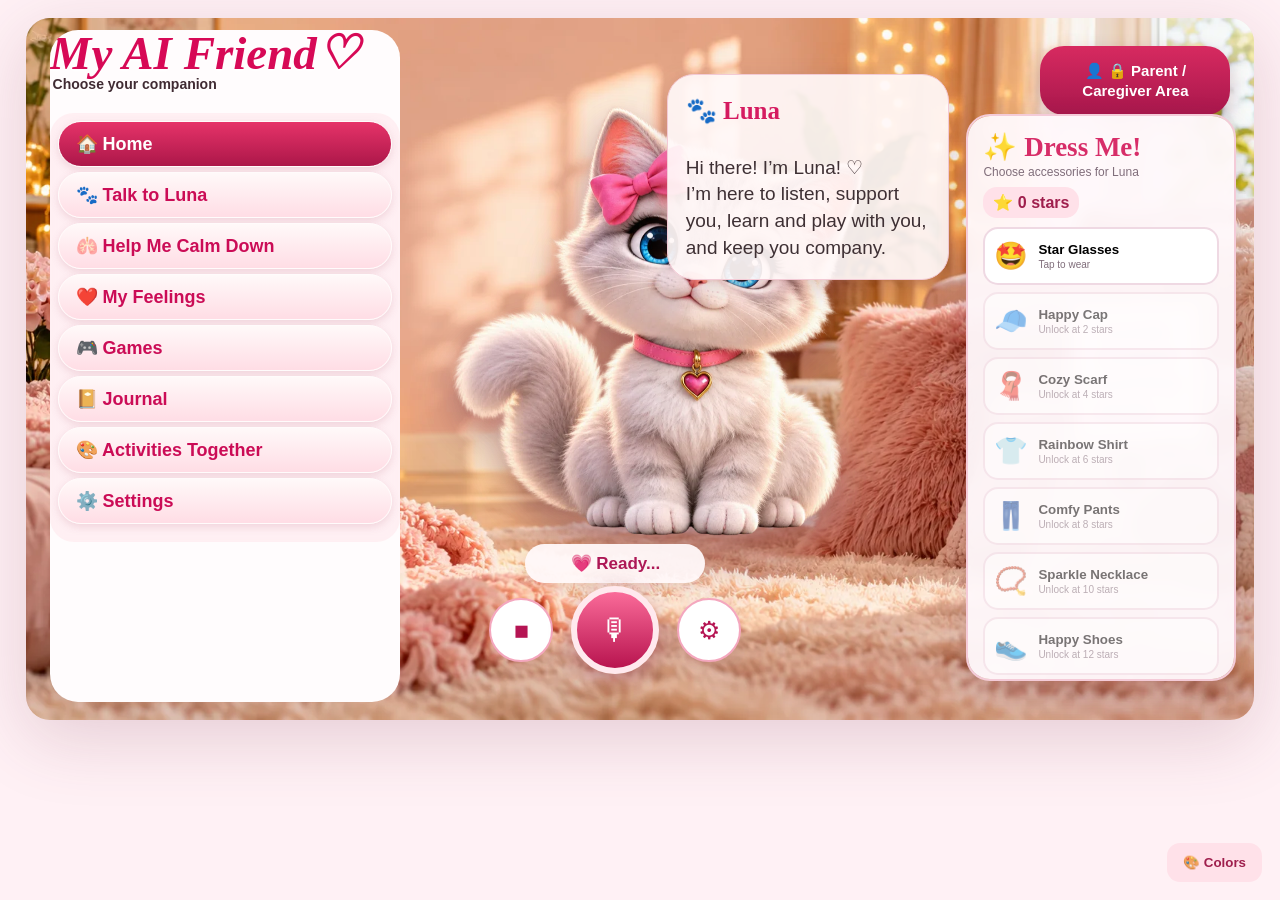
==== commit 6aefd8ea: "Show Luna by default and refresh wardrobe styles" ====
--- a/index.html
+++ b/index.html
@@ -43,16 +43,16 @@
 .logo{font-size:47px;white-space:nowrap}.logo small{margin-left:3px;font-size:14px}.char[role="button"]:focus-visible{outline:4px solid var(--pink);outline-offset:2px}.stage[data-background="custom"]{background-size:cover;background-position:center}
 @media(max-width:680px){.logo{font-size:32px}.logo small{font-size:11px}.background-choices{grid-template-columns:1fr}}
 @media(prefers-reduced-motion:reduce){.dog{animation:none!important}}
-</style><link rel="stylesheet" href="enhancements.css?v=7"></head><body>
+</style><link rel="stylesheet" href="enhancements.css?v=8"></head><body>
 <div class="app"><div class="main">
 <aside class="sidebar"><div class="logo">My AI Friend♡<small>Choose your companion</small></div><nav>
-<button onclick="closeM()">🏠 Home</button><button onclick="openM('talk')">🐾 Talk to <span class="cn">Kya</span></button><button onclick="openM('calm')">🫁 Help Me Calm Down</button><button onclick="openM('feel')">❤️ My Feelings</button><button onclick="openM('games')">🎮 Games</button><button onclick="openM('journal')">📔 Journal</button><button onclick="openM('learn')">🎨 Activities Together</button><button onclick="openM('settings')">⚙️ Settings</button>
+<button onclick="closeM()">🏠 Home</button><button onclick="openM('talk')">🐾 Talk to <span class="cn">Luna</span></button><button onclick="openM('calm')">🫁 Help Me Calm Down</button><button onclick="openM('feel')">❤️ My Feelings</button><button onclick="openM('games')">🎮 Games</button><button onclick="openM('journal')">📔 Journal</button><button onclick="openM('learn')">🎨 Activities Together</button><button onclick="openM('settings')">⚙️ Settings</button>
 </nav></aside>
-<section class="stage" id="stage"><div class="room" aria-hidden="true"><div class="window"></div><div class="curtain"></div><div class="room-stars">✦ ♡ ✧</div><div class="room-note">🪴</div><div class="room-book">🧸</div><div class="room-sign">GOOD<br>THINGS<br>HAPPEN<br>HERE ♡</div></div><button class="caregiver" onclick="openM('parent')">👤 🔒 Parent / Caregiver Area</button><div class="character"><div class="dog" id="avatar"><div class="friend-portrait kya" style="background-position:33.333% 0%" role="img" aria-label="Kya"></div></div></div><div class="bubble"><b>🐾 <span class="cn">Kya</span></b><br><br>Hi there! I’m <span class="cn">Kya</span>! ♡<br>I’m here to listen, support you, learn and play with you, and keep you company.</div><div class="status" id="status">💗 Ready...</div><div class="controls"><button aria-label="Stop speaking" title="Stop" onclick="stopVoice()">■</button><button class="mic" aria-label="Talk to Kya" title="Talk to Kya" onclick="listenDemo()">🎙</button><button aria-label="Voice settings" title="Voice settings" onclick="openM('voice')">⚙</button></div></section>
+<section class="stage" id="stage"><div class="room" aria-hidden="true"><div class="window"></div><div class="curtain"></div><div class="room-stars">✦ ♡ ✧</div><div class="room-note">🪴</div><div class="room-book">🧸</div><div class="room-sign">GOOD<br>THINGS<br>HAPPEN<br>HERE ♡</div></div><button class="caregiver" onclick="openM('parent')">👤 🔒 Parent / Caregiver Area</button><div class="character"><div class="dog" id="avatar"><div class="friend-portrait live-animal" role="img" aria-label="Luna"><img class="animal-svg photo-companion" src="assets/luna.webp" alt="" draggable="false"></div></div></div><div class="bubble"><b>🐾 <span class="cn">Luna</span></b><br><br>Hi there! I’m <span class="cn">Luna</span>! ♡<br>I’m here to listen, support you, learn and play with you, and keep you company.</div><div class="status" id="status">💗 Ready...</div><div class="controls"><button aria-label="Stop speaking" title="Stop" onclick="stopVoice()">■</button><button class="mic" aria-label="Talk to Luna" title="Talk to Luna" onclick="listenDemo()">🎙</button><button aria-label="Voice settings" title="Voice settings" onclick="openM('voice')">⚙</button></div></section>
 </div>
 <div class="overlay" id="overlay" onclick="if(event.target===this)closeM()"><div class="modal"><button class="close" onclick="closeM()">×</button><div id="content"></div></div></div>
 <script>
-let companion="Kya",emo="",skills=JSON.parse(localStorage.skills||"[]"),feelings=JSON.parse(localStorage.feelings||"[]"),voices=[],chatHistory=[];
+let companion="Luna",emo="",skills=JSON.parse(localStorage.skills||"[]"),feelings=JSON.parse(localStorage.feelings||"[]"),voices=[],chatHistory=[];
 const screens={
 talk:`<h2>💬 Talk to <span class=cn></span></h2><p>Want to talk without using your microphone? Type a message below and your companion will answer.</p><textarea id="textChatInput" rows="4" placeholder="Type what you want to say..."></textarea><div style="display:flex;gap:8px;flex-wrap:wrap"><button class=action onclick="sendTextChat()">💬 Send Message</button><button class=softbtn onclick="speak('I am right here with you. What would you like to talk about?')">🔊 Talk Back</button></div><p id="textChatStatus" class=small></p><div id="textChatReply"></div>`,
 calm:`<h2>🫁 Help Me Calm Down</h2><div class=grid><button class=card onclick="calm('Take a slow breath in... and slowly breathe out.')"><b>🌬️ Breathe With Me</b></button><button class=card onclick="calm('Name five things you see, four you can feel, three you hear, two you smell, and one thing that helps you feel cared for.')"><b>🌿 5-4-3-2-1</b></button><button class=card onclick="calm('You do not have to explain anything. I can sit quietly with you.')"><b>🐾 Quiet Time</b></button></div><div id=out></div>`,
@@ -61,8 +61,7 @@
 journal:`<h2>📔 Journal</h2><textarea id=jtext placeholder="Write what's on your mind..."></textarea><button class=action onclick=saveJournal()>Save Privately</button><p id=jmsg></p>`,
 learn:`<h2>🎨 Activities & Learning</h2><div class=grid><button class=card onclick="quiz('reading')"><b>📖 Read With Me</b></button><button class=card onclick=homework()><b>✏️ Homework Helper</b></button><button class=card onclick="quiz('memory')"><b>🧠 Memory & Focus</b></button><button class=card onclick=showStrengths()><b>⭐ My Strengths</b></button><button class=card onclick="openM('calm')"><b>🌬️ Calm Activity</b></button><button class=card onclick="openM('games')"><b>🎮 Learning Games</b></button></div><div id=learnOut></div>`,
 settings:`<h2>⚙️ Settings</h2><h3 style="color:var(--pink)">✨ Choose Your 3D Companion</h3><p class=small>Choose a companion. You can dress them and unlock accessories as you complete games and activities.</p><div class="chars settings-chars">
-<div class="char active" onclick="pick(this,'Kya','🐶')"><div class="emoji">🐶</div><b>Kya</b><small>Support Dog</small></div>
-<div class="char" onclick="pick(this,'Luna','🐱')"><div class="emoji">🐱</div><b>Luna</b><small>Gentle Cat</small></div>
+<div class="char active" onclick="pick(this,'Luna','🐱')"><div class="emoji">🐱</div><b>Luna</b><small>Gentle Cat</small></div>
 <div class="char" onclick="pick(this,'Nova','🦄')"><div class="emoji">🦄</div><b>Nova</b><small>Dreamy Unicorn</small></div>
 <div class="char" onclick="pick(this,'Ziggy','🐲')"><div class="emoji">🐲</div><b>Ziggy</b><small>Friendly Dragon</small></div>
 </div><div class=quick><button onclick="openM('name')">✏️ Name Companion</button><button onclick="openM('style')">🎨 Colors</button><button onclick="openM('background')">🖼️ Background</button><button onclick="openM('voice')">🎙️ Voice</button><button onclick="openM('personality')">😊 Personality</button><button onclick="openAccessories()">✨ Accessories</button></div>`,name:`<h2>✏️ Name Your Companion</h2><input id=nval placeholder="Companion name"><button class=action onclick=rename()>Save</button>`,
@@ -74,7 +73,7 @@
 parent:`<h2>🔒 Parent / Caregiver Area</h2><button class=action onclick=report()>Create Weekly Report</button><div id=reportOut></div><p class=small>Reports show observable practice patterns only and are not diagnoses. Journal text is excluded by default.</p>`
 };
 function openM(k){content.innerHTML=screens[k];overlay.classList.add("show");refresh();if(k==="voice")loadVoices();if(k==="strengths")showStrengths();if(k==="parent")report();if(k==="background")refreshBackgroundChoices();if(k==="style")themeChoice.value=document.body.className.match(/theme-([a-z]+)/)?.[1]||document.documentElement.dataset.theme||"rose"}function closeM(){overlay.classList.remove("show")}restoreBackground();function refresh(){document.querySelectorAll(".cn").forEach(x=>x.textContent=companion);document.querySelector(".controls .mic").setAttribute("aria-label","Talk to "+companion);document.querySelector(".controls .mic").title="Talk to "+companion}
-function pick(el,n,e){const allowed=["Kya","Luna","Nova","Ziggy"];if(!allowed.includes(n))return;document.querySelectorAll(".char").forEach(x=>x.classList.remove("active"));el.classList.add("active");companion=n;refresh();if(typeof render3DCompanion==="function")render3DCompanion(n);speak("Hi! I'm "+n+". I'm happy to be your companion.")}
+function pick(el,n,e){const allowed=["Luna","Nova","Ziggy"];if(!allowed.includes(n))return;document.querySelectorAll(".char").forEach(x=>x.classList.remove("active"));el.classList.add("active");companion=n;refresh();if(typeof render3DCompanion==="function")render3DCompanion(n);speak("Hi! I'm "+n+". I'm happy to be your companion.")}
 function rename(){let n=nval.value.trim();if(n){if(typeof window.renameSelectedCompanion==='function')window.renameSelectedCompanion(n);else{companion=n;refresh()}closeM()}}
 function setTheme(theme){if(!["rose","ocean","forest","violet","sunshine"].includes(theme))return;document.documentElement.dataset.theme=theme;localStorage.companionTheme=theme}
 let customBackgroundUrl;
@@ -100,7 +99,7 @@
     Ziggy:{rate:.98,pitch:1.03,keys:["Alex","Google US English"]},
     Poppy:{rate:.84,pitch:1.22,keys:["Samantha","Ava","Google US English"]}
   };
-  const profile=profiles[companion]||profiles.Kya;
+  const profile=profiles[companion]||profiles.Luna;
   let u=new SpeechSynthesisUtterance(t);
   const chosen=voices.find(v=>profile.keys.some(k=>v.name.toLowerCase().includes(k.toLowerCase())));
   if(window.vsel&&voices[+vsel.value])u.voice=voices[+vsel.value];else if(chosen)u.voice=chosen;
@@ -305,5 +304,5 @@
 function nextHomework(){homeworkPos=(homeworkPos+1)%homeworkProblems.length;showHomeworkProblem()}function showStrengths(){let g={};skills.filter(x=>x.correct).forEach(x=>g[x.skill]=(g[x.skill]||0)+1);let h=window.strengthOut||window.learnOut;if(h)h.innerHTML=Object.keys(g).length?Object.entries(g).map(x=>`<div class=result>⭐ <b>${x[0]}</b>: ${x[1]} successful practice moment(s)</div>`).join(""):"Complete activities and strengths will appear here."}
 function report(){if(!window.reportOut)return;let cut=Date.now()-7*86400000,s=skills.filter(x=>new Date(x.date).getTime()>=cut),f=feelings.filter(x=>new Date(x.date).getTime()>=cut);reportOut.innerHTML=`<div class=result><b>This week:</b><br>${s.length} learning practice activities<br>${f.length} feelings check-ins</div>`}
 document.querySelectorAll(".char").forEach(card=>{card.setAttribute("role","button");card.tabIndex=0;card.addEventListener("keydown",event=>{if(event.key==="Enter"||event.key===" "){event.preventDefault();card.click()}})});setTheme(localStorage.companionTheme||"rose");restoreBackground();refresh();
-</script><script src="enhancements.js?v=8"></script></body></html>
+</script><script src="enhancements.js?v=10"></script></body></html>
 <style>body.theme-rose{--pink:#e82f67;--deep:#bd2452;--soft:#ffe5ec;--page:#fff1f5;--room:#f9d5dd}body.theme-ocean{--pink:#2384b8;--deep:#155c83;--soft:#d9f1fb;--page:#edf9ff;--room:#cfeaf5}body.theme-forest{--pink:#43875c;--deep:#28613d;--soft:#dcf1df;--page:#effaf1;--room:#d7ebd9}body.theme-violet{--pink:#8a64c7;--deep:#5d3e96;--soft:#ebe1ff;--page:#f6f1ff;--room:#e6dbf7}body.theme-sunshine{--pink:#dc8b25;--deep:#9c5e0f;--soft:#ffedbc;--page:#fff9e9;--room:#f7e8b8}body{background:var(--page)!important}.app{background:var(--page)}.sidebar,.companions,.modal{background:color-mix(in srgb,#fff 88%,var(--soft))}.room-note,.room-book{filter:drop-shadow(0 6px 4px color-mix(in srgb,var(--deep) 28%,transparent))}.settings-chars{grid-template-columns:repeat(3,1fr);gap:8px;max-height:430px;overflow:auto;padding:4px}.settings-chars .char{min-height:135px}.settings-chars .emoji{height:70px}.settings-chars .emoji.sprite{width:52.5px;height:70px;background-size:400% 200%}.settings-chars .char b{font-size:15px}.settings-chars .char small{font-size:11px}@media(max-width:680px){.app{width:100vw;margin:0;border-radius:0}.main{height:auto;min-height:0}.stage{height:690px;min-height:690px}.settings-chars{grid-template-columns:repeat(2,1fr)}}</style>
--- a/enhancements.css
+++ b/enhancements.css
@@ -92,3 +92,14 @@
 #avatar .live-animal .photo-companion{filter:drop-shadow(0 16px 15px #6d355040)}
 /* The live companion portrait must be transparent over the room, with no old sprite sheet beneath it. */
 #avatar .friend-portrait.live-animal{background-image:none;background-color:transparent}
+
+/* Wardrobe pieces scale with the visible portrait instead of staying tiny on desktop. */
+#avatar .friend-portrait.live-animal{container-type:inline-size}
+#avatar .equipped-accessory{font-size:clamp(72px,28cqw,116px);line-height:1}
+#avatar .equipped-accessory.face{font-size:clamp(72px,29cqw,112px)}
+#avatar .equipped-accessory.head{font-size:clamp(88px,35cqw,140px)}
+#avatar .equipped-accessory.neck{font-size:clamp(78px,30cqw,120px)}
+#avatar .equipped-accessory.accessory-necklace{font-size:clamp(65px,24cqw,96px)}
+#avatar .equipped-accessory.body{font-size:clamp(96px,38cqw,150px)}
+#avatar .equipped-accessory.legs{font-size:clamp(82px,32cqw,128px)}
+#avatar .equipped-accessory.feet{font-size:clamp(72px,26cqw,106px)}
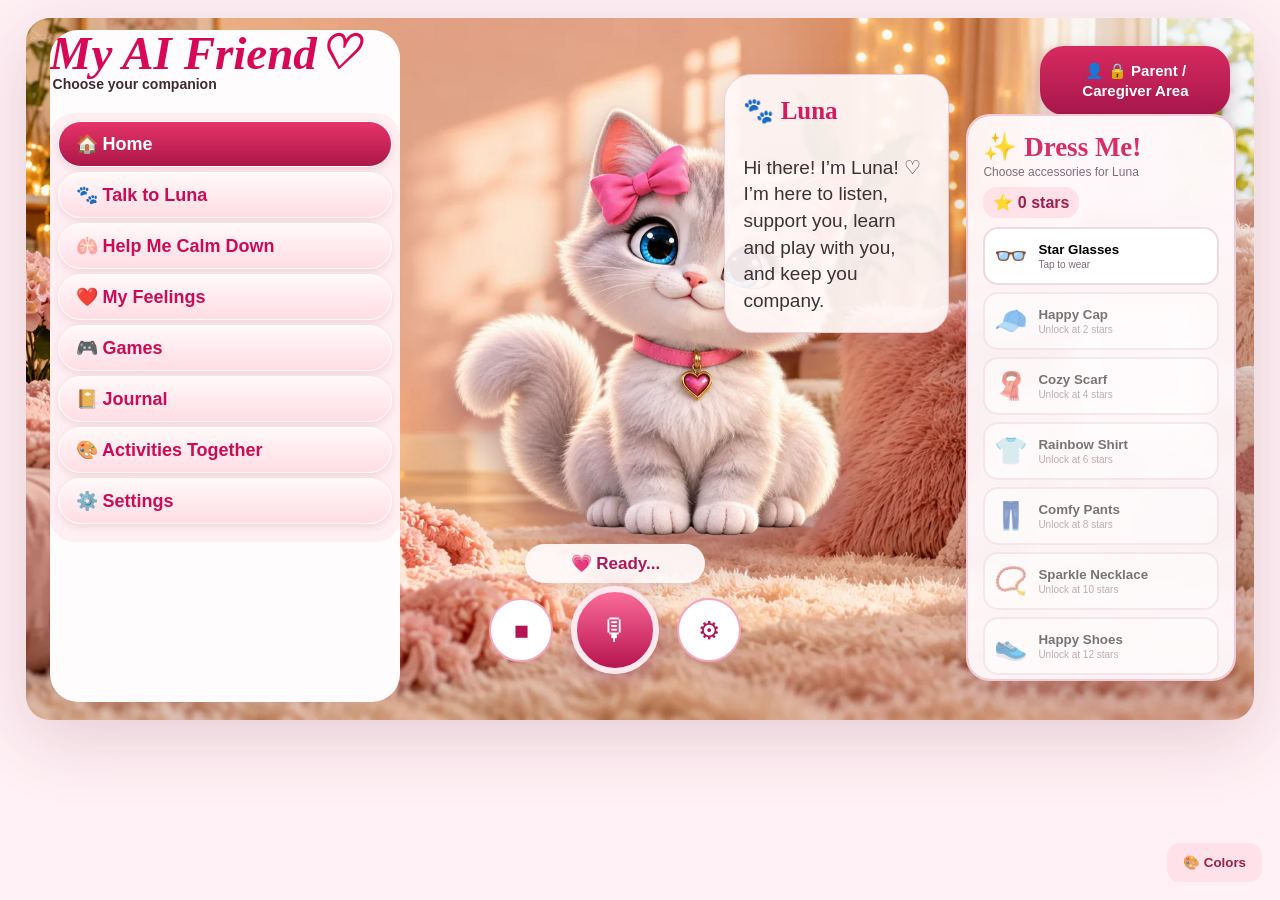
==== commit 70a3683c: "Publish refined outfit scale and placement" ====
--- a/index.html
+++ b/index.html
@@ -43,7 +43,7 @@
 .logo{font-size:47px;white-space:nowrap}.logo small{margin-left:3px;font-size:14px}.char[role="button"]:focus-visible{outline:4px solid var(--pink);outline-offset:2px}.stage[data-background="custom"]{background-size:cover;background-position:center}
 @media(max-width:680px){.logo{font-size:32px}.logo small{font-size:11px}.background-choices{grid-template-columns:1fr}}
 @media(prefers-reduced-motion:reduce){.dog{animation:none!important}}
-</style><link rel="stylesheet" href="enhancements.css?v=8"></head><body>
+</style><link rel="stylesheet" href="enhancements.css?v=9"></head><body>
 <div class="app"><div class="main">
 <aside class="sidebar"><div class="logo">My AI Friend♡<small>Choose your companion</small></div><nav>
 <button onclick="closeM()">🏠 Home</button><button onclick="openM('talk')">🐾 Talk to <span class="cn">Luna</span></button><button onclick="openM('calm')">🫁 Help Me Calm Down</button><button onclick="openM('feel')">❤️ My Feelings</button><button onclick="openM('games')">🎮 Games</button><button onclick="openM('journal')">📔 Journal</button><button onclick="openM('learn')">🎨 Activities Together</button><button onclick="openM('settings')">⚙️ Settings</button>
@@ -304,5 +304,5 @@
 function nextHomework(){homeworkPos=(homeworkPos+1)%homeworkProblems.length;showHomeworkProblem()}function showStrengths(){let g={};skills.filter(x=>x.correct).forEach(x=>g[x.skill]=(g[x.skill]||0)+1);let h=window.strengthOut||window.learnOut;if(h)h.innerHTML=Object.keys(g).length?Object.entries(g).map(x=>`<div class=result>⭐ <b>${x[0]}</b>: ${x[1]} successful practice moment(s)</div>`).join(""):"Complete activities and strengths will appear here."}
 function report(){if(!window.reportOut)return;let cut=Date.now()-7*86400000,s=skills.filter(x=>new Date(x.date).getTime()>=cut),f=feelings.filter(x=>new Date(x.date).getTime()>=cut);reportOut.innerHTML=`<div class=result><b>This week:</b><br>${s.length} learning practice activities<br>${f.length} feelings check-ins</div>`}
 document.querySelectorAll(".char").forEach(card=>{card.setAttribute("role","button");card.tabIndex=0;card.addEventListener("keydown",event=>{if(event.key==="Enter"||event.key===" "){event.preventDefault();card.click()}})});setTheme(localStorage.companionTheme||"rose");restoreBackground();refresh();
-</script><script src="enhancements.js?v=10"></script></body></html>
+</script><script src="enhancements.js?v=11"></script></body></html>
 <style>body.theme-rose{--pink:#e82f67;--deep:#bd2452;--soft:#ffe5ec;--page:#fff1f5;--room:#f9d5dd}body.theme-ocean{--pink:#2384b8;--deep:#155c83;--soft:#d9f1fb;--page:#edf9ff;--room:#cfeaf5}body.theme-forest{--pink:#43875c;--deep:#28613d;--soft:#dcf1df;--page:#effaf1;--room:#d7ebd9}body.theme-violet{--pink:#8a64c7;--deep:#5d3e96;--soft:#ebe1ff;--page:#f6f1ff;--room:#e6dbf7}body.theme-sunshine{--pink:#dc8b25;--deep:#9c5e0f;--soft:#ffedbc;--page:#fff9e9;--room:#f7e8b8}body{background:var(--page)!important}.app{background:var(--page)}.sidebar,.companions,.modal{background:color-mix(in srgb,#fff 88%,var(--soft))}.room-note,.room-book{filter:drop-shadow(0 6px 4px color-mix(in srgb,var(--deep) 28%,transparent))}.settings-chars{grid-template-columns:repeat(3,1fr);gap:8px;max-height:430px;overflow:auto;padding:4px}.settings-chars .char{min-height:135px}.settings-chars .emoji{height:70px}.settings-chars .emoji.sprite{width:52.5px;height:70px;background-size:400% 200%}.settings-chars .char b{font-size:15px}.settings-chars .char small{font-size:11px}@media(max-width:680px){.app{width:100vw;margin:0;border-radius:0}.main{height:auto;min-height:0}.stage{height:690px;min-height:690px}.settings-chars{grid-template-columns:repeat(2,1fr)}}</style>
--- a/enhancements.css
+++ b/enhancements.css
@@ -103,3 +103,5 @@
 #avatar .equipped-accessory.body{font-size:clamp(96px,38cqw,150px)}
 #avatar .equipped-accessory.legs{font-size:clamp(82px,32cqw,128px)}
 #avatar .equipped-accessory.feet{font-size:clamp(72px,26cqw,106px)}
+
+@media(min-width:1101px){.bubble{right:305px;width:225px;min-width:0}}
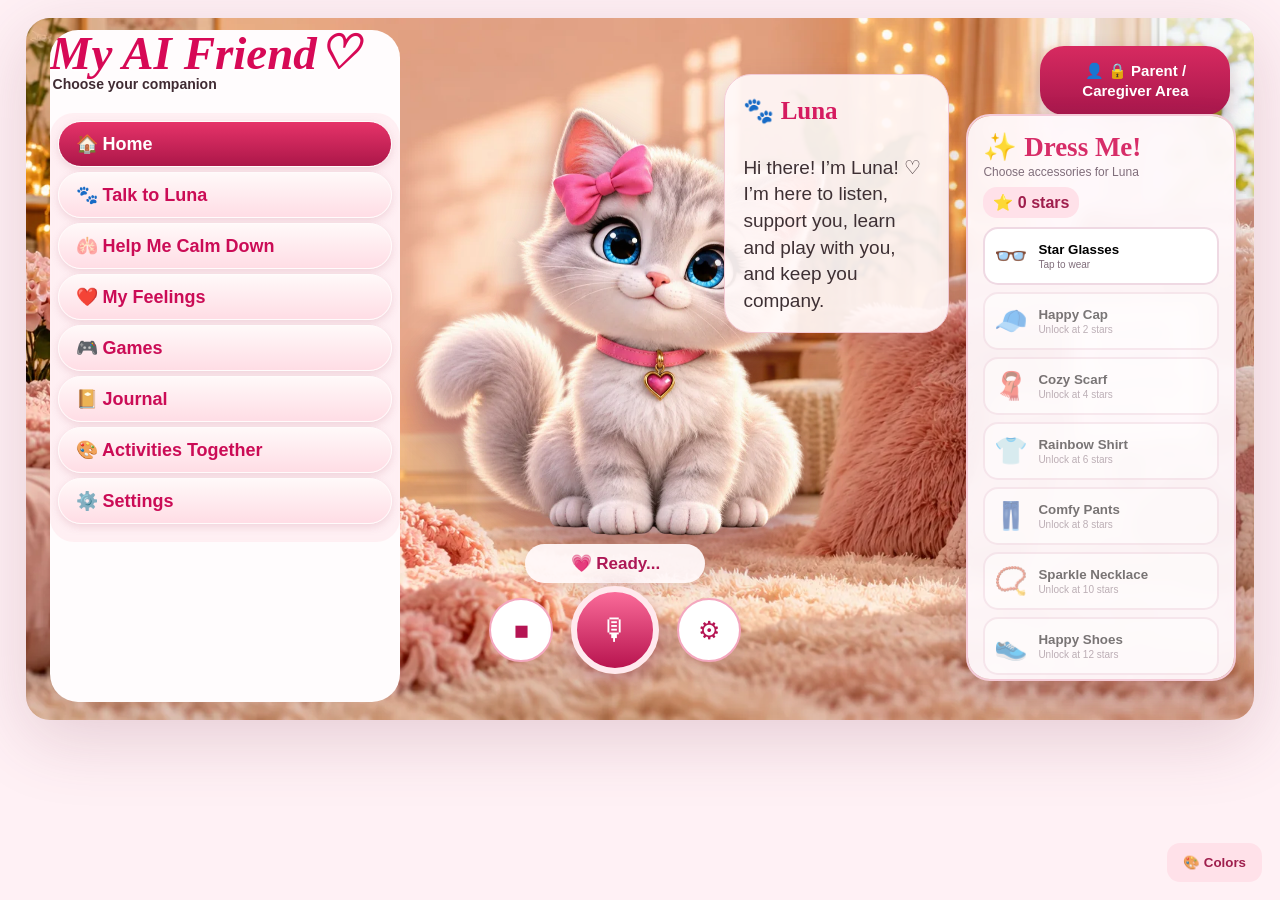
==== commit 6b21906c: "Load final portrait spacing" ====
--- a/index.html
+++ b/index.html
@@ -43,7 +43,7 @@
 .logo{font-size:47px;white-space:nowrap}.logo small{margin-left:3px;font-size:14px}.char[role="button"]:focus-visible{outline:4px solid var(--pink);outline-offset:2px}.stage[data-background="custom"]{background-size:cover;background-position:center}
 @media(max-width:680px){.logo{font-size:32px}.logo small{font-size:11px}.background-choices{grid-template-columns:1fr}}
 @media(prefers-reduced-motion:reduce){.dog{animation:none!important}}
-</style><link rel="stylesheet" href="enhancements.css?v=9"></head><body>
+</style><link rel="stylesheet" href="enhancements.css?v=11"></head><body>
 <div class="app"><div class="main">
 <aside class="sidebar"><div class="logo">My AI Friend♡<small>Choose your companion</small></div><nav>
 <button onclick="closeM()">🏠 Home</button><button onclick="openM('talk')">🐾 Talk to <span class="cn">Luna</span></button><button onclick="openM('calm')">🫁 Help Me Calm Down</button><button onclick="openM('feel')">❤️ My Feelings</button><button onclick="openM('games')">🎮 Games</button><button onclick="openM('journal')">📔 Journal</button><button onclick="openM('learn')">🎨 Activities Together</button><button onclick="openM('settings')">⚙️ Settings</button>
@@ -304,5 +304,5 @@
 function nextHomework(){homeworkPos=(homeworkPos+1)%homeworkProblems.length;showHomeworkProblem()}function showStrengths(){let g={};skills.filter(x=>x.correct).forEach(x=>g[x.skill]=(g[x.skill]||0)+1);let h=window.strengthOut||window.learnOut;if(h)h.innerHTML=Object.keys(g).length?Object.entries(g).map(x=>`<div class=result>⭐ <b>${x[0]}</b>: ${x[1]} successful practice moment(s)</div>`).join(""):"Complete activities and strengths will appear here."}
 function report(){if(!window.reportOut)return;let cut=Date.now()-7*86400000,s=skills.filter(x=>new Date(x.date).getTime()>=cut),f=feelings.filter(x=>new Date(x.date).getTime()>=cut);reportOut.innerHTML=`<div class=result><b>This week:</b><br>${s.length} learning practice activities<br>${f.length} feelings check-ins</div>`}
 document.querySelectorAll(".char").forEach(card=>{card.setAttribute("role","button");card.tabIndex=0;card.addEventListener("keydown",event=>{if(event.key==="Enter"||event.key===" "){event.preventDefault();card.click()}})});setTheme(localStorage.companionTheme||"rose");restoreBackground();refresh();
-</script><script src="enhancements.js?v=11"></script></body></html>
+</script><script src="enhancements.js?v=12"></script></body></html>
 <style>body.theme-rose{--pink:#e82f67;--deep:#bd2452;--soft:#ffe5ec;--page:#fff1f5;--room:#f9d5dd}body.theme-ocean{--pink:#2384b8;--deep:#155c83;--soft:#d9f1fb;--page:#edf9ff;--room:#cfeaf5}body.theme-forest{--pink:#43875c;--deep:#28613d;--soft:#dcf1df;--page:#effaf1;--room:#d7ebd9}body.theme-violet{--pink:#8a64c7;--deep:#5d3e96;--soft:#ebe1ff;--page:#f6f1ff;--room:#e6dbf7}body.theme-sunshine{--pink:#dc8b25;--deep:#9c5e0f;--soft:#ffedbc;--page:#fff9e9;--room:#f7e8b8}body{background:var(--page)!important}.app{background:var(--page)}.sidebar,.companions,.modal{background:color-mix(in srgb,#fff 88%,var(--soft))}.room-note,.room-book{filter:drop-shadow(0 6px 4px color-mix(in srgb,var(--deep) 28%,transparent))}.settings-chars{grid-template-columns:repeat(3,1fr);gap:8px;max-height:430px;overflow:auto;padding:4px}.settings-chars .char{min-height:135px}.settings-chars .emoji{height:70px}.settings-chars .emoji.sprite{width:52.5px;height:70px;background-size:400% 200%}.settings-chars .char b{font-size:15px}.settings-chars .char small{font-size:11px}@media(max-width:680px){.app{width:100vw;margin:0;border-radius:0}.main{height:auto;min-height:0}.stage{height:690px;min-height:690px}.settings-chars{grid-template-columns:repeat(2,1fr)}}</style>
--- a/enhancements.css
+++ b/enhancements.css
@@ -105,3 +105,6 @@
 #avatar .equipped-accessory.feet{font-size:clamp(72px,26cqw,106px)}
 
 @media(min-width:1101px){.bubble{right:305px;width:225px;min-width:0}}
+
+@media(min-width:1101px){.character{left:28%}}
+.stage[data-companion="luna"] #avatar .equipped-accessory.face{font-size:clamp(100px,34cqw,145px)}
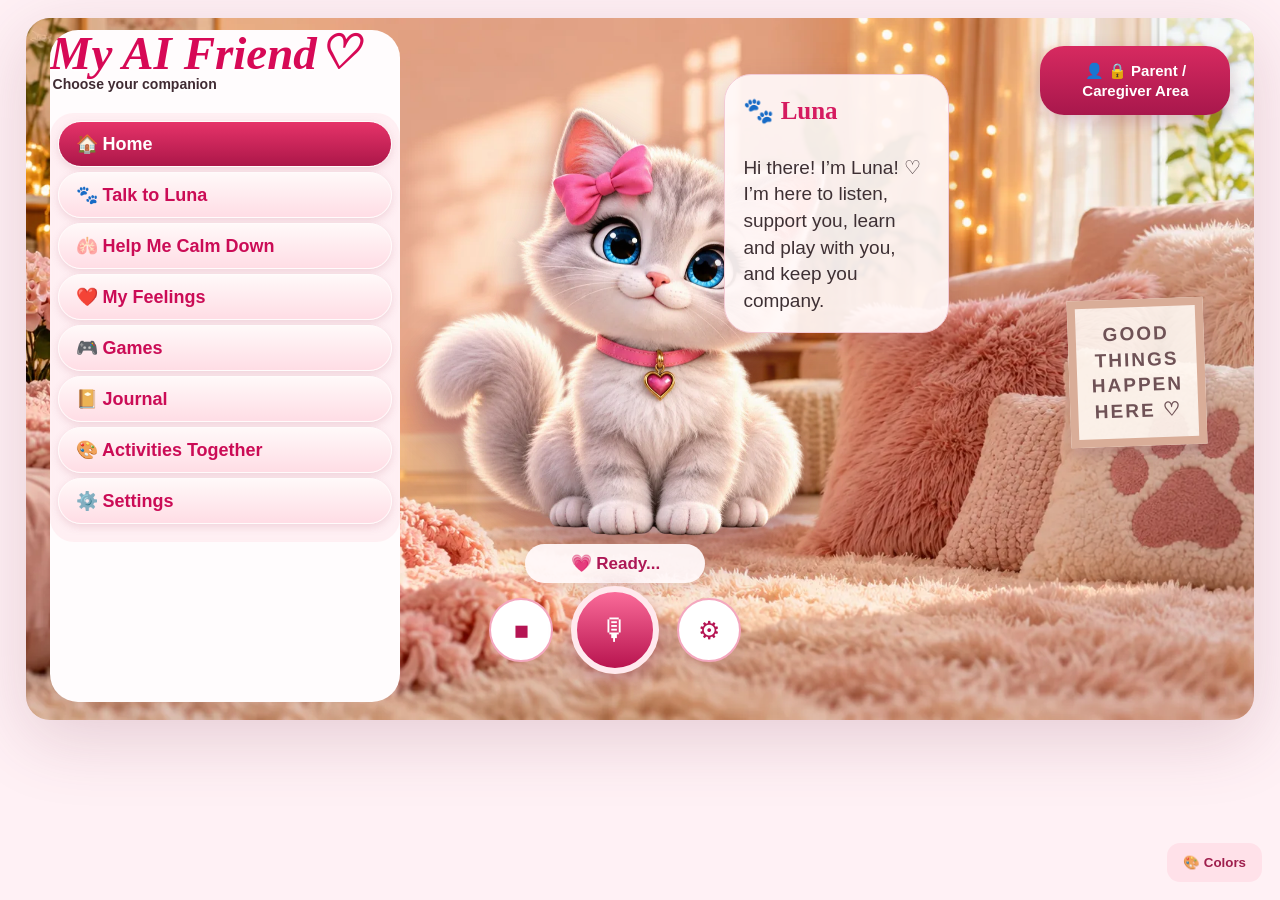
==== commit 1e846fac: "Remove Dress Me from settings and games" ====
--- a/index.html
+++ b/index.html
@@ -60,11 +60,11 @@
 games:`<h2>🎮 Educational Games</h2><div class=grid><button class=card onclick="quiz('reading')"><b>🔤 Word Adventure</b>Reading & phonics</button><button class=card onclick="quiz('math')"><b>➕ Number Quest</b>Math</button><button class=card onclick="quiz('memory')"><b>🧠 Memory Challenge</b>Memory & focus</button><button class=card onclick="quiz('sequence')"><b>🔢 Sequencing</b>Order</button><button class=card onclick="quiz('pattern')"><b>🧩 Pattern Detective</b>Patterns</button><button class=card onclick="quiz('spelling')"><b>✏️ Spelling</b>Words</button></div><div id=quizOut></div>`,
 journal:`<h2>📔 Journal</h2><textarea id=jtext placeholder="Write what's on your mind..."></textarea><button class=action onclick=saveJournal()>Save Privately</button><p id=jmsg></p>`,
 learn:`<h2>🎨 Activities & Learning</h2><div class=grid><button class=card onclick="quiz('reading')"><b>📖 Read With Me</b></button><button class=card onclick=homework()><b>✏️ Homework Helper</b></button><button class=card onclick="quiz('memory')"><b>🧠 Memory & Focus</b></button><button class=card onclick=showStrengths()><b>⭐ My Strengths</b></button><button class=card onclick="openM('calm')"><b>🌬️ Calm Activity</b></button><button class=card onclick="openM('games')"><b>🎮 Learning Games</b></button></div><div id=learnOut></div>`,
-settings:`<h2>⚙️ Settings</h2><h3 style="color:var(--pink)">✨ Choose Your 3D Companion</h3><p class=small>Choose a companion. You can dress them and unlock accessories as you complete games and activities.</p><div class="chars settings-chars">
+settings:`<h2>⚙️ Settings</h2><h3 style="color:var(--pink)">✨ Choose Your 3D Companion</h3><p class=small>Choose the friend you would like to spend time with.</p><div class="chars settings-chars">
 <div class="char active" onclick="pick(this,'Luna','🐱')"><div class="emoji">🐱</div><b>Luna</b><small>Gentle Cat</small></div>
 <div class="char" onclick="pick(this,'Nova','🦄')"><div class="emoji">🦄</div><b>Nova</b><small>Dreamy Unicorn</small></div>
 <div class="char" onclick="pick(this,'Ziggy','🐲')"><div class="emoji">🐲</div><b>Ziggy</b><small>Friendly Dragon</small></div>
-</div><div class=quick><button onclick="openM('name')">✏️ Name Companion</button><button onclick="openM('style')">🎨 Colors</button><button onclick="openM('background')">🖼️ Background</button><button onclick="openM('voice')">🎙️ Voice</button><button onclick="openM('personality')">😊 Personality</button><button onclick="openAccessories()">✨ Accessories</button></div>`,name:`<h2>✏️ Name Your Companion</h2><input id=nval placeholder="Companion name"><button class=action onclick=rename()>Save</button>`,
+</div><div class=quick><button onclick="openM('name')">✏️ Name Companion</button><button onclick="openM('style')">🎨 Colors</button><button onclick="openM('background')">🖼️ Background</button><button onclick="openM('voice')">🎙️ Voice</button><button onclick="openM('personality')">😊 Personality</button></div>`,name:`<h2>✏️ Name Your Companion</h2><input id=nval placeholder="Companion name"><button class=action onclick=rename()>Save</button>`,
 style:`<h2>🎨 Pick Your Colors</h2><p>Choose a color theme. It changes the page background, room, cards, buttons and accents together.</p><select class=theme-select id=themeChoice onchange="setTheme(this.value)"><option value=rose>🌸 Rose Pink</option><option value=ocean>🌊 Ocean Blue</option><option value=forest>🌿 Forest Green</option><option value=violet>💜 Space Purple</option><option value=sunshine>☀️ Sunshine Orange</option></select><p class=small>Choose a new color anytime.</p>`,
 voice:`<h2>🎙️ Choose Voice</h2><select id=vsel></select><label>Speaking speed</label><input id=rate type=range min=.7 max=1.25 step=.05 value=.95><button class=softbtn onclick=preview()>▶ Preview</button>`,
 personality:`<h2>😊 Personality</h2><select><option>Calm & gentle</option><option>Silly & fun</option><option>Encouraging</option><option>Playful</option><option>Cool & friendly</option><option>Adventurous</option></select>`,
@@ -283,7 +283,7 @@
 const quizPos={};
 function quiz(k){quizPos[k]=0;showQuizQuestion(k)}
 function showQuizQuestion(k){const list=Q[k],q=list[quizPos[k]%list.length],h=window.quizOut||window.learnOut;h.innerHTML=`<div class=result><h3>${q[0]}</h3>${q[1].map((a,i)=>`<button class=softbtn onclick="ans('${k}',${i},${q[2]})">${a}</button>`).join(" ")}<p id=qmsg></p><button id=nextQuestion class=action hidden style="display:none;margin-top:12px" onclick="nextQuizQuestion('${k}')">➡️ Next Question</button></div>`}
-function ans(k,i,ok){let correct=i===ok;if(correct)window.addAccessoryPoint?.();skills.push({date:new Date().toISOString(),skill:k,correct});localStorage.skills=JSON.stringify(skills);document.querySelectorAll('#quizOut .softbtn,#learnOut .softbtn').forEach(x=>x.disabled=true);const msg=document.getElementById('qmsg');if(msg)msg.innerHTML=correct?"Great work! ⭐":"Nice try. The answer is "+Q[k][quizPos[k]%Q[k].length][1][ok]+".";const next=document.getElementById('nextQuestion');if(next){next.hidden=false;next.style.display='inline-block';next.disabled=false;next.focus()}}
+function ans(k,i,ok){let correct=i===ok;skills.push({date:new Date().toISOString(),skill:k,correct});localStorage.skills=JSON.stringify(skills);document.querySelectorAll('#quizOut .softbtn,#learnOut .softbtn').forEach(x=>x.disabled=true);const msg=document.getElementById('qmsg');if(msg)msg.innerHTML=correct?"Great work! ⭐":"Nice try. The answer is "+Q[k][quizPos[k]%Q[k].length][1][ok]+".";const next=document.getElementById('nextQuestion');if(next){next.hidden=false;next.style.display='inline-block';next.disabled=false;next.focus()}}
 function nextQuizQuestion(k){quizPos[k]=(quizPos[k]+1)%Q[k].length;showQuizQuestion(k)}
 const homeworkProblems=[
 ["🔢 What is 7 + 5?",["10","11","12","13"],"12","Count on from 7: 8, 9, 10, 11, 12."],
@@ -300,9 +300,9 @@
 let homeworkPos=0;
 function homework(){homeworkPos=0;showHomeworkProblem()}
 function showHomeworkProblem(){const p=homeworkProblems[homeworkPos%homeworkProblems.length];learnOut.innerHTML=`<div class=result><h3>${p[0]}</h3><p class=small>Try it yourself, then choose your answer.</p><div class=grid>${p[1].map(a=>`<button class=softbtn onclick="checkHomework('${encodeURIComponent(a)}','${encodeURIComponent(p[2])}')">${a}</button>`).join("")}</div><p id=homeworkMsg></p><div style="margin-top:12px"><button id=homeworkNext class=action hidden onclick="nextHomework()">➡️ Next Problem</button></div><p class=small>💡 Hint: 1. What is the question asking? 2. What information do you have? 3. What is one small first step?</p></div>`}
-function checkHomework(encoded,correctEncoded){const answer=decodeURIComponent(encoded),correct=decodeURIComponent(correctEncoded),p=homeworkProblems[homeworkPos%homeworkProblems.length];document.querySelectorAll('#learnOut .softbtn').forEach(b=>b.disabled=true);const msg=document.getElementById('homeworkMsg');if(answer===correct){window.addAccessoryPoint?.();msg.innerHTML="🌟 Great work! You solved it!";}else{msg.innerHTML="💛 Nice try. The answer is <b>"+correct+"</b>.<br><span class=small>"+p[3]+"</span>"}const next=document.getElementById('homeworkNext');if(next){next.hidden=false;next.style.display='inline-block'}}
+function checkHomework(encoded,correctEncoded){const answer=decodeURIComponent(encoded),correct=decodeURIComponent(correctEncoded),p=homeworkProblems[homeworkPos%homeworkProblems.length];document.querySelectorAll('#learnOut .softbtn').forEach(b=>b.disabled=true);const msg=document.getElementById('homeworkMsg');if(answer===correct){msg.innerHTML="🌟 Great work! You solved it!";}else{msg.innerHTML="💛 Nice try. The answer is <b>"+correct+"</b>.<br><span class=small>"+p[3]+"</span>"}const next=document.getElementById('homeworkNext');if(next){next.hidden=false;next.style.display='inline-block'}}
 function nextHomework(){homeworkPos=(homeworkPos+1)%homeworkProblems.length;showHomeworkProblem()}function showStrengths(){let g={};skills.filter(x=>x.correct).forEach(x=>g[x.skill]=(g[x.skill]||0)+1);let h=window.strengthOut||window.learnOut;if(h)h.innerHTML=Object.keys(g).length?Object.entries(g).map(x=>`<div class=result>⭐ <b>${x[0]}</b>: ${x[1]} successful practice moment(s)</div>`).join(""):"Complete activities and strengths will appear here."}
 function report(){if(!window.reportOut)return;let cut=Date.now()-7*86400000,s=skills.filter(x=>new Date(x.date).getTime()>=cut),f=feelings.filter(x=>new Date(x.date).getTime()>=cut);reportOut.innerHTML=`<div class=result><b>This week:</b><br>${s.length} learning practice activities<br>${f.length} feelings check-ins</div>`}
 document.querySelectorAll(".char").forEach(card=>{card.setAttribute("role","button");card.tabIndex=0;card.addEventListener("keydown",event=>{if(event.key==="Enter"||event.key===" "){event.preventDefault();card.click()}})});setTheme(localStorage.companionTheme||"rose");restoreBackground();refresh();
-</script><script src="enhancements.js?v=12"></script></body></html>
+</script><script src="enhancements.js?v=13"></script></body></html>
 <style>body.theme-rose{--pink:#e82f67;--deep:#bd2452;--soft:#ffe5ec;--page:#fff1f5;--room:#f9d5dd}body.theme-ocean{--pink:#2384b8;--deep:#155c83;--soft:#d9f1fb;--page:#edf9ff;--room:#cfeaf5}body.theme-forest{--pink:#43875c;--deep:#28613d;--soft:#dcf1df;--page:#effaf1;--room:#d7ebd9}body.theme-violet{--pink:#8a64c7;--deep:#5d3e96;--soft:#ebe1ff;--page:#f6f1ff;--room:#e6dbf7}body.theme-sunshine{--pink:#dc8b25;--deep:#9c5e0f;--soft:#ffedbc;--page:#fff9e9;--room:#f7e8b8}body{background:var(--page)!important}.app{background:var(--page)}.sidebar,.companions,.modal{background:color-mix(in srgb,#fff 88%,var(--soft))}.room-note,.room-book{filter:drop-shadow(0 6px 4px color-mix(in srgb,var(--deep) 28%,transparent))}.settings-chars{grid-template-columns:repeat(3,1fr);gap:8px;max-height:430px;overflow:auto;padding:4px}.settings-chars .char{min-height:135px}.settings-chars .emoji{height:70px}.settings-chars .emoji.sprite{width:52.5px;height:70px;background-size:400% 200%}.settings-chars .char b{font-size:15px}.settings-chars .char small{font-size:11px}@media(max-width:680px){.app{width:100vw;margin:0;border-radius:0}.main{height:auto;min-height:0}.stage{height:690px;min-height:690px}.settings-chars{grid-template-columns:repeat(2,1fr)}}</style>
